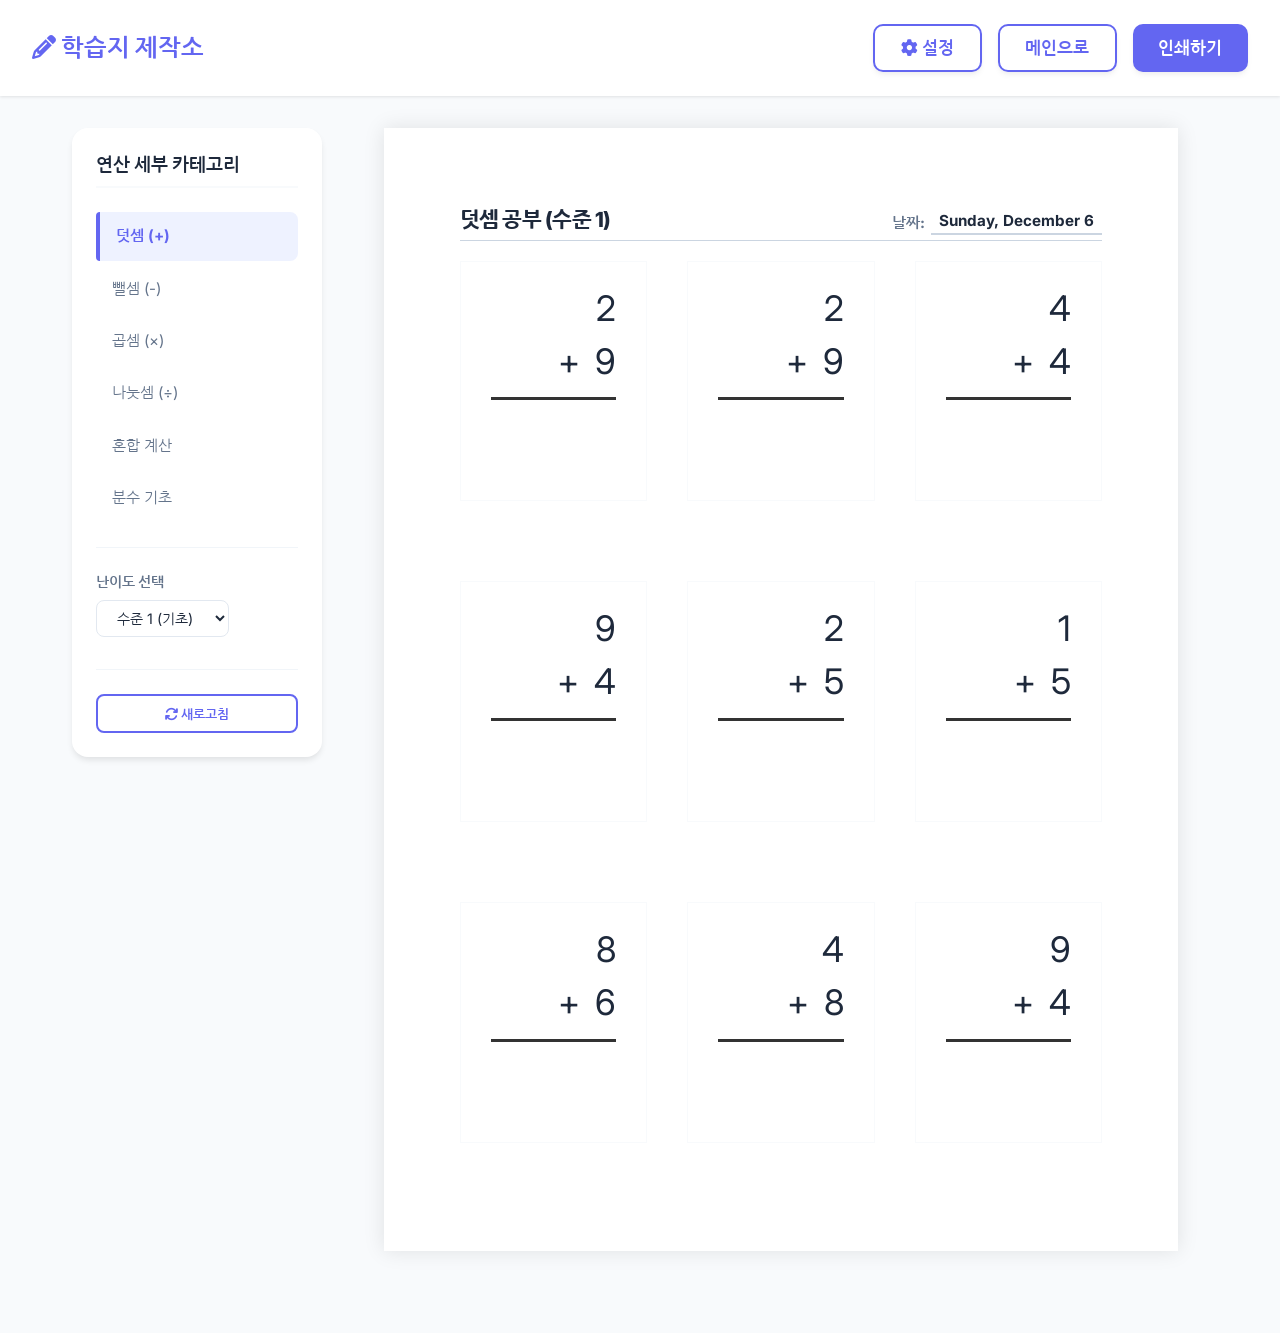
==== study.html @ c3599f3b "feat: initial commit for kids study worksheet generator with tracing fonts and Junior 123-145" ====
<!DOCTYPE html>
<html lang="ko">
<head>
    <meta charset="UTF-8">
    <meta name="viewport" content="width=device-width, initial-scale=1.0">
    <title>학습지 제작소 - 스마트 교육 솔루션</title>
    <link rel="stylesheet" href="styles.css?v=6">
    <!-- FontAwesome for icons -->
    <link rel="stylesheet" href="https://cdnjs.cloudflare.com/ajax/libs/font-awesome/6.4.0/css/all.min.css">
</head>
<body>
    <div id="app">
        <header>
            <h1><i class="fas fa-pencil-alt"></i> 학습지 제작소</h1>
            <div class="nav-menu">
                <button class="btn btn-outline" onclick="openSettingsModal()"><i class="fas fa-cog"></i> 설정</button>
                <button class="btn btn-outline" onclick="showDashboard()">메인으로</button>
                <button class="btn btn-primary" onclick="window.print()">인쇄하기</button>
            </div>
        </header>

        <main>
            <!-- Worksheet Preview View -->
            <div id="worksheet-container" style="display: flex;">
                <aside class="sidebar">
                    <!-- Math Sub-categories -->
                    <div id="sidebar-math" class="sidebar-section" style="display:none;">
                        <h4>연산 세부 카테고리</h4>
                        <ul class="sub-menu">
                            <li class="active" onclick="setSubCategory('math', 'add')">덧셈 (+)</li>
                            <li onclick="setSubCategory('math', 'sub')">뺄셈 (-)</li>
                            <li onclick="setSubCategory('math', 'mul')">곱셈 (×)</li>
                            <li onclick="setSubCategory('math', 'div')">나눗셈 (÷)</li>
                            <li onclick="setSubCategory('math', 'mixed')">혼합 계산</li>
                            <li onclick="setSubCategory('math', 'fraction')">분수 기초</li>
                        </ul>
                        <div class="sidebar-divider"></div>
                        <div class="sidebar-item">
                            <label>난이도 선택</label>
                            <select id="lv-select" class="form-select" onchange="refreshContent()">
                                <option value="1">수준 1 (기초)</option>
                                <option value="2">수준 2 (심화)</option>
                                <option value="3">수준 3 (도전)</option>
                            </select>
                        </div>
                    </div>
                    
                    <!-- Hangeul Writing Sub-categories -->
                    <div id="sidebar-hangeul" class="sidebar-section" style="display:none;">
                        <h4>한글 쓰기 카테고리</h4>
                        <ul class="sub-menu">
                            <li class="active" onclick="setSubCategory('hangeul', 'basic')">기초 낱자</li>
                            <li onclick="setSubCategory('hangeul', 'word')">낱말 쓰기 (단어)</li>
                            <li onclick="setSubCategory('hangeul', 'sentence')">문장 쓰기</li>
                        </ul>
                        <div class="sidebar-divider"></div>
                        <div class="sidebar-item">
                            <label>한글 글꼴</label>
                            <select id="select-sidebar-kor-font" class="form-select" onchange="onSidebarKorFontChange(this.value)">
                                <option value="NanumBarunpen">나눔바른펜 (추천)</option>
                                <option value="GowunBatang">교과서 정자체</option>
                                <option value="GowunDodum">바른 교재체</option>
                                <option value="Gaegu">개구체 (손글씨)</option>
                                <option value="NanumGothic">표준 고딕</option>
                            </select>
                        </div>
                    </div>

                    <!-- Hangeul Word Writing Sub-categories -->
                    <div id="sidebar-hangeul-word" class="sidebar-section" style="display:none;">
                        <h4>단어쓰기 테마</h4>
                        <ul class="sub-menu">
                            <li class="active" onclick="setSubCategory('hangeul_word', 'animals')">동물 친구들</li>
                            <li onclick="setSubCategory('hangeul_word', 'fruits')">과일과 채소</li>
                            <li onclick="setSubCategory('hangeul_word', 'food')">맛있는 음식</li>
                            <li onclick="setSubCategory('hangeul_word', 'vehicles')">씽씽 탈것</li>
                            <li onclick="setSubCategory('hangeul_word', 'things')">생활 속 사물</li>
                            <li onclick="setSubCategory('hangeul_word', 'body_family')">우리 몸과 가족</li>
                            <li onclick="setSubCategory('hangeul_word', 'nature')">자연과 날씨</li>
                            <li onclick="setSubCategory('hangeul_word', 'mixed')">골고루 섞어보기</li>
                        </ul>
                        <div class="sidebar-item" style="margin-top: 15px; margin-bottom: 10px;">
                            <label style="font-size: 0.9em; margin-bottom: 5px; display: block;">단어 개수 (세로)</label>
                            <select id="hangeul-word-count" class="form-select" onchange="refreshContent()">
                                <option value="5" selected>5개 단어 (A4 꽉 채움)</option>
                                <option value="4">4개 단어 (여유롭게)</option>
                            </select>
                        </div>
                        <div class="sidebar-item" style="margin-bottom: 10px;">
                            <label style="font-size: 0.9em; margin-bottom: 5px; display: block;">단어당 쓰기 행</label>
                            <select id="hangeul-word-rows" class="form-select" onchange="refreshContent()">
                                <option value="2" selected>2줄 쓰기 (따라쓰기 + 빈칸)</option>
                                <option value="3">3줄 쓰기 (따라쓰기 2회 + 빈칸)</option>
                            </select>
                        </div>
                    </div>

                    <!-- Hanja Writing Sub-categories -->
                    <div id="sidebar-hanja" class="sidebar-section" style="display:none;">
                        <h4>한자 쓰기 카테고리</h4>
                        <ul class="sub-menu">
                            <li class="active" onclick="setSubCategory('hanja', 'hanja8')">한자 8급</li>
                            <li onclick="setSubCategory('hanja', 'hanja7')">한자 7급</li>
                            <li onclick="setSubCategory('hanja', 'hanja6')">한자 6급</li>
                            <li onclick="setSubCategory('hanja', 'hanjajun5')">한자 준5급</li>
                            <li onclick="setSubCategory('hanja', 'hanja5')">한자 5급</li>
                            <li onclick="setSubCategory('hanja', 'hanjajun4')">한자 준4급</li>
                            <li onclick="setSubCategory('hanja', 'hanja4')">한자 4급</li>
                            <li onclick="setSubCategory('hanja', 'hanjajun3')">한자 준3급</li>
                            <li onclick="setSubCategory('hanja', 'hanja3')">한자 3급</li>
                            <li onclick="setSubCategory('hanja', 'gosa')">고사성어</li>
                        </ul>
                    </div>
                    
                    <!-- Hanja Practice Sub-categories (New) -->
                    <div id="sidebar-hanja-practice" class="sidebar-section" style="display:none;">
                        <h4>한자 쓰기 연습</h4>
                        <div style="font-size: 0.9rem; color: var(--text-muted); line-height: 1.5; margin-bottom: 20px;">
                            <p><i class="fas fa-info-circle"></i> 이 양식은 한자 쓰기 연습을 위한 완전히 비어 있는 빈 양식입니다.</p>
                            <p style="margin-top: 10px;">상단의 <strong>인쇄하기</strong> 버튼을 누르면 A4 규격에 맞춰 깨끗하게 출력됩니다.</p>
                        </div>
                    </div>

                    <!-- Tracing Sub-categories -->
                    <div id="sidebar-tracing" class="sidebar-section" style="display:none;">
                        <h4>선긋기 카테고리</h4>
                        <ul class="sub-menu">
                            <li class="active" onclick="setSubCategory('tracing', 'basic')">기초 직선</li>
                            <li onclick="setSubCategory('tracing', 'wave')">구불구불 곡선</li>
                            <li onclick="setSubCategory('tracing', 'zigzag')">지그재그 선</li>
                            <li onclick="setSubCategory('tracing', 'matching')">짝짓기 선긋기</li>
                        </ul>
                    </div>

                    <!-- Drawing/Coloring Sub-categories -->
                    <div id="sidebar-drawing" class="sidebar-section" style="display:none;">
                        <h4>색칠/그리기 방식</h4>
                        <ul class="sub-menu">
                            <li class="active" onclick="setSubCategory('drawing', 'color_theme')">🎨 창의력 테마 색칠</li>
                            <li onclick="setSubCategory('drawing', 'color_number')">🔢 번호 맞춤 색칠</li>
                            <li onclick="setSubCategory('drawing', 'color_math')">➕ 연산 색칠 (더하기·빼기)</li>
                            <li onclick="setSubCategory('drawing', 'color_dots')">✨ 점 이어 그리기</li>
                            <li onclick="setSubCategory('drawing', 'draw_symmetry')">🦋 반쪽 대칭 그리기</li>
                            <li onclick="setSubCategory('drawing', 'draw_grid')">📐 모눈종이 보고 그리기</li>
                            <li onclick="setSubCategory('drawing', 'draw_step')">🪜 4단계 그림 교실</li>
                            <li onclick="setSubCategory('drawing', 'draw_creative')">💡 상상 스토리텔링</li>
                            <li onclick="setSubCategory('drawing', 'color_word')">📝 낱말 쓰고 색칠하기</li>
                        </ul>
                        <div class="sidebar-divider"></div>
                        <div class="sidebar-item">
                            <label>도안 선택</label>
                            <select id="drawing-select" class="form-select" onchange="refreshContent()">
                                <optgroup label="동물 친구들">
                                    <option value="cat" selected>귀여운 고양이 🐱</option>
                                    <option value="dog">장난꾸러기 강아지 🐶</option>
                                    <option value="lion">멋진 사자 🦁</option>
                                    <option value="rabbit">깡충깡충 토끼 🐰</option>
                                </optgroup>
                                <optgroup label="신비한 공룡">
                                    <option value="dino">아기 공룡 🦖</option>
                                </optgroup>
                                <optgroup label="씽씽 탈것">
                                    <option value="rocket">우주 로켓 🚀</option>
                                    <option value="car">씽씽 자동차 🚗</option>
                                </optgroup>
                                <optgroup label="자연과 디저트">
                                    <option value="flower">예쁜 해바라기 🌻</option>
                                    <option value="icecream">달콤 아이스크림 🍦</option>
                                </optgroup>
                            </select>
                        </div>
                        <div class="sidebar-item">
                            <label>외곽선 굵기</label>
                            <select id="drawing-stroke" class="form-select" onchange="refreshContent()">
                                <option value="2">가느다란 선 (2px)</option>
                                <option value="3" selected>보통 선 (3px - 기본)</option>
                                <option value="4.5">도톰한 선 (4.5px)</option>
                                <option value="6">아주 굵은 선 (6px - 유아용)</option>
                            </select>
                        </div>
                        <div class="sidebar-item">
                            <label>미니 완성 견본</label>
                            <select id="drawing-guide" class="form-select" onchange="refreshContent()">
                                <option value="yes" selected>완성 견본 표시 (추천)</option>
                                <option value="no">견본 숨기기</option>
                            </select>
                        </div>
                    </div>

                    <!-- English Word Sub-categories -->
                    <div id="sidebar-english" class="sidebar-section" style="display:none;">
                        <h4>영단어 카테고리 (Junior 123~145)</h4>
                        <ul class="sub-menu" style="max-height: 440px; overflow-y: auto;">
                            <li onclick="setSubCategory('english', 'junior123')">Junior 123</li>
                            <li onclick="setSubCategory('english', 'junior124')">Junior 124</li>
                            <li onclick="setSubCategory('english', 'junior125')">Junior 125</li>
                            <li onclick="setSubCategory('english', 'junior126')">Junior 126</li>
                            <li onclick="setSubCategory('english', 'junior127')">Junior 127</li>
                            <li onclick="setSubCategory('english', 'junior128')">Junior 128</li>
                            <li onclick="setSubCategory('english', 'junior129')">Junior 129</li>
                            <li onclick="setSubCategory('english', 'junior130')">Junior 130</li>
                            <li onclick="setSubCategory('english', 'junior131')">Junior 131</li>
                            <li onclick="setSubCategory('english', 'junior132')">Junior 132</li>
                            <li onclick="setSubCategory('english', 'junior133')">Junior 133</li>
                            <li onclick="setSubCategory('english', 'junior134')">Junior 134</li>
                            <li onclick="setSubCategory('english', 'junior135')">Junior 135</li>
                            <li onclick="setSubCategory('english', 'junior136')">Junior 136</li>
                            <li onclick="setSubCategory('english', 'junior137')">Junior 137</li>
                            <li onclick="setSubCategory('english', 'junior138')">Junior 138</li>
                            <li onclick="setSubCategory('english', 'junior139')">Junior 139</li>
                            <li onclick="setSubCategory('english', 'junior140')">Junior 140</li>
                            <li onclick="setSubCategory('english', 'junior141')">Junior 141</li>
                            <li onclick="setSubCategory('english', 'junior142')">Junior 142</li>
                            <li onclick="setSubCategory('english', 'junior143')">Junior 143</li>
                            <li onclick="setSubCategory('english', 'junior144')">Junior 144</li>
                            <li class="active" onclick="setSubCategory('english', 'junior145')">Junior 145</li>
                        </ul>
                        <div class="sidebar-divider"></div>
                        <div class="sidebar-item">
                            <label>영어 글꼴</label>
                            <select id="select-sidebar-eng-font" class="form-select" onchange="onSidebarEngFontChange(this.value)">
                                <option value="ABeeZee">ABeeZee (추천)</option>
                                <option value="Schoolbell">Schoolbell (연필글씨)</option>
                                <option value="ComicNeue">Comic Neue (캐주얼)</option>
                                <option value="Inter">기본 산스 (Inter)</option>
                            </select>
                        </div>
                    </div>

                    <!-- Alphabet Writing Sub-categories -->
                    <div id="sidebar-alphabet" class="sidebar-section" style="display:none;">
                        <h4>알파벳 쓰기 카테고리</h4>
                        <ul class="sub-menu">
                            <li class="active" onclick="setSubCategory('alphabet', 'upper_am')">대문자 기초 (A-M)</li>
                            <li onclick="setSubCategory('alphabet', 'upper_nz')">대문자 완성 (N-Z)</li>
                            <li onclick="setSubCategory('alphabet', 'lower_am')">소문자 기초 (a-m)</li>
                            <li onclick="setSubCategory('alphabet', 'lower_nz')">소문자 완성 (n-z)</li>
                            <li onclick="setSubCategory('alphabet', 'mixed_am')">대소문자 기초 (Aa-Mm)</li>
                            <li onclick="setSubCategory('alphabet', 'mixed_nz')">대소문자 완성 (Nn-Zz)</li>
                        </ul>
                        <div class="sidebar-divider"></div>
                        <div class="sidebar-item">
                            <label>알파벳 글꼴</label>
                            <select id="select-sidebar-alpha-font" class="form-select" onchange="onSidebarEngFontChange(this.value)">
                                <option value="ABeeZee">ABeeZee (추천)</option>
                                <option value="Schoolbell">Schoolbell (연필글씨)</option>
                                <option value="ComicNeue">Comic Neue (캐주얼)</option>
                                <option value="Inter">기본 산스 (Inter)</option>
                            </select>
                        </div>
                    </div>

                    <!-- Daily Study Settings -->
                    <div id="sidebar-daily" class="sidebar-section" style="display:none;">
                        <h4>일일학습 범위 설정</h4>
                        <div class="sidebar-item" style="margin-bottom: 10px;">
                            <label style="font-size: 0.9em; margin-bottom: 5px; display: block;">한자 급수</label>
                            <div style="display: flex; flex-direction: column; gap: 5px; font-size: 0.85em;">
                                <label><input type="checkbox" id="daily-hanja-8" onchange="refreshContent()"> 한자 8급</label>
                                <label><input type="checkbox" id="daily-hanja-7" onchange="refreshContent()"> 한자 7급</label>
                                <label><input type="checkbox" id="daily-hanja-6" onchange="refreshContent()"> 한자 6급</label>
                                <label><input type="checkbox" id="daily-hanja-jun5" onchange="refreshContent()"> 한자 준5급</label>
                                <label><input type="checkbox" id="daily-hanja-5" onchange="refreshContent()"> 한자 5급</label>
                                <label><input type="checkbox" id="daily-hanja-jun4" checked onchange="refreshContent()"> 한자 준4급</label>
                                <label><input type="checkbox" id="daily-hanja-4" onchange="refreshContent()"> 한자 4급</label>
                                <label><input type="checkbox" id="daily-hanja-jun3" onchange="refreshContent()"> 한자 준3급</label>
                                <label><input type="checkbox" id="daily-hanja-3" onchange="refreshContent()"> 한자 3급</label>
                            </div>
                        </div>
                        <div class="sidebar-item" style="margin-bottom: 10px;">
                            <label style="font-size: 0.9em; margin-bottom: 5px; display: block;">사자성어 급수</label>
                            <div style="display: flex; flex-direction: column; gap: 5px; font-size: 0.85em;">
                                <label><input type="checkbox" id="daily-gosa-jun4" checked onchange="refreshContent()"> 준4급 사자성어</label>
                                <label><input type="checkbox" id="daily-gosa-4" onchange="refreshContent()"> 4급 사자성어</label>
                            </div>
                        </div>
                        <div class="sidebar-item">
                            <div style="display: flex; justify-content: space-between; align-items: center; margin-bottom: 6px;">
                                <label style="font-size: 0.9em; margin-bottom: 0; display: block; font-weight: 600;">영어 레슨 (123~145)</label>
                                <div style="display: flex; gap: 4px;">
                                    <button type="button" onclick="toggleAllDailyEng(true)" style="padding: 2px 6px; font-size: 0.72rem; border-radius: 4px; border: 1px solid #cbd5e1; background: #fff; cursor: pointer; color: var(--text-main);">전체</button>
                                    <button type="button" onclick="toggleAllDailyEng(false)" style="padding: 2px 6px; font-size: 0.72rem; border-radius: 4px; border: 1px solid #cbd5e1; background: #fff; cursor: pointer; color: var(--text-main);">해제</button>
                                </div>
                            </div>
                            <div class="daily-eng-grid">
                                <label><input type="checkbox" id="daily-eng-123" checked onchange="refreshContent()"> Junior 123</label>
                                <label><input type="checkbox" id="daily-eng-124" checked onchange="refreshContent()"> Junior 124</label>
                                <label><input type="checkbox" id="daily-eng-125" checked onchange="refreshContent()"> Junior 125</label>
                                <label><input type="checkbox" id="daily-eng-126" checked onchange="refreshContent()"> Junior 126</label>
                                <label><input type="checkbox" id="daily-eng-127" checked onchange="refreshContent()"> Junior 127</label>
                                <label><input type="checkbox" id="daily-eng-128" checked onchange="refreshContent()"> Junior 128</label>
                                <label><input type="checkbox" id="daily-eng-129" checked onchange="refreshContent()"> Junior 129</label>
                                <label><input type="checkbox" id="daily-eng-130" checked onchange="refreshContent()"> Junior 130</label>
                                <label><input type="checkbox" id="daily-eng-131" checked onchange="refreshContent()"> Junior 131</label>
                                <label><input type="checkbox" id="daily-eng-132" checked onchange="refreshContent()"> Junior 132</label>
                                <label><input type="checkbox" id="daily-eng-133" checked onchange="refreshContent()"> Junior 133</label>
                                <label><input type="checkbox" id="daily-eng-134" checked onchange="refreshContent()"> Junior 134</label>
                                <label><input type="checkbox" id="daily-eng-135" checked onchange="refreshContent()"> Junior 135</label>
                                <label><input type="checkbox" id="daily-eng-136" checked onchange="refreshContent()"> Junior 136</label>
                                <label><input type="checkbox" id="daily-eng-137" checked onchange="refreshContent()"> Junior 137</label>
                                <label><input type="checkbox" id="daily-eng-138" checked onchange="refreshContent()"> Junior 138</label>
                                <label><input type="checkbox" id="daily-eng-139" checked onchange="refreshContent()"> Junior 139</label>
                                <label><input type="checkbox" id="daily-eng-140" checked onchange="refreshContent()"> Junior 140</label>
                                <label><input type="checkbox" id="daily-eng-141" checked onchange="refreshContent()"> Junior 141</label>
                                <label><input type="checkbox" id="daily-eng-142" checked onchange="refreshContent()"> Junior 142</label>
                                <label><input type="checkbox" id="daily-eng-143" checked onchange="refreshContent()"> Junior 143</label>
                                <label><input type="checkbox" id="daily-eng-144" checked onchange="refreshContent()"> Junior 144</label>
                                <label><input type="checkbox" id="daily-eng-145" checked onchange="refreshContent()"> Junior 145</label>
                            </div>
                        </div>
                    </div>

                    <!-- Zombie / Wun Study Settings -->
                    <div id="sidebar-zombie" class="sidebar-section" style="display:none;">
                        <h4>일일학습 범위 설정</h4>
                        <div class="sidebar-item" style="margin-bottom: 10px;">
                            <label style="font-size: 0.9em; margin-bottom: 5px; display: block;">숫자 공부 범위</label>
                            <select id="zombie-number-range" class="form-select" onchange="refreshContent()">
                                <option value="1_10" selected>1부터 10까지 (기초)</option>
                                <option value="1_20">1부터 20까지 (심화)</option>
                            </select>
                        </div>
                        <div class="sidebar-item" style="margin-bottom: 10px;">
                            <label style="font-size: 0.9em; margin-bottom: 5px; display: block;">알파벳 쓰기</label>
                            <select id="zombie-alphabet-mode" class="form-select" onchange="refreshContent()">
                                <option value="upper" selected>대문자 따라쓰기 (A ~ Z)</option>
                                <option value="lower">소문자 따라쓰기 (a ~ z)</option>
                                <option value="mixed">대소문자 함께 (Aa ~ Zz)</option>
                            </select>
                        </div>
                        <div class="sidebar-item" style="margin-bottom: 10px;">
                            <label style="font-size: 0.9em; margin-bottom: 5px; display: block;">시계 공부</label>
                            <select id="zombie-clock-type" class="form-select" onchange="refreshContent()">
                                <option value="hour" selected>정각 보기 (1시, 2시...)</option>
                                <option value="half">30분 포함 (1시, 1시 30분...)</option>
                                <option value="draw">시계바늘 그리기 (정각)</option>
                            </select>
                        </div>
                        <div class="sidebar-item">
                            <label style="font-size: 0.9em; margin-bottom: 5px; display: block;">한글 낱말 쓰기</label>
                            <select id="zombie-hangeul-type" class="form-select" onchange="refreshContent()">
                                <option value="all" selected>골고루 섞어보기 (사과, 토끼...)</option>
                                <option value="animals">동물 친구들 (토끼, 사자, 오리...)</option>
                                <option value="fruits">과일·음식 (사과, 포도, 우유...)</option>
                                <option value="things">탈것·사물 (로켓, 모자, 시계...)</option>
                                <option value="nature">자연·가족 (하늘, 바다, 엄마...)</option>
                            </select>
                        </div>
                        <div class="sidebar-divider"></div>
                        <div class="sidebar-item" style="margin-bottom: 10px;">
                            <label style="font-size: 0.9em; margin-bottom: 5px; display: block;">한글 글꼴</label>
                            <select id="select-sidebar-zombie-kor-font" class="form-select" onchange="onSidebarKorFontChange(this.value)">
                                <option value="NanumBarunpen">나눔바른펜 (추천)</option>
                                <option value="GowunBatang">교과서 정자체</option>
                                <option value="GowunDodum">바른 교재체</option>
                                <option value="Gaegu">개구체 (손글씨)</option>
                                <option value="NanumGothic">표준 고딕</option>
                            </select>
                        </div>
                        <div class="sidebar-item">
                            <label style="font-size: 0.9em; margin-bottom: 5px; display: block;">영어·숫자 글꼴</label>
                            <select id="select-sidebar-zombie-eng-font" class="form-select" onchange="onSidebarEngFontChange(this.value)">
                                <option value="ABeeZee">ABeeZee (추천)</option>
                                <option value="Schoolbell">Schoolbell (연필글씨)</option>
                                <option value="ComicNeue">Comic Neue (캐주얼)</option>
                                <option value="Inter">기본 산스 (Inter)</option>
                            </select>
                        </div>
                    </div>

                    <!-- Calendar Settings -->
                    <div id="sidebar-calendar" class="sidebar-section" style="display:none;">
                        <h4>달력 설정</h4>
                        <div class="sidebar-item">
                            <label>년도 선택</label>
                            <select id="calendar-year-select" class="form-select" onchange="refreshContent()">
                                <!-- Options will be dynamically populated by calendar.js -->
                            </select>
                        </div>
                        <div class="sidebar-item">
                            <label>월 선택</label>
                            <select id="calendar-month-select" class="form-select" onchange="refreshContent()">
                                <!-- Options will be dynamically populated by calendar.js -->
                            </select>
                        </div>
                        <div class="sidebar-item" style="margin-top: 15px;">
                            <label>메모 초기화</label>
                            <button class="btn btn-outline w-100" onclick="clearCalendarNotes()" style="border-color: #ef4444; color: #ef4444; font-size: 0.9rem;">
                                <i class="fas fa-trash-alt"></i> 메모 전체 삭제
                            </button>
                        </div>
                        <div class="sidebar-divider" style="margin: 1rem 0;"></div>
                        <p style="font-size: 0.8rem; color: var(--text-muted); line-height: 1.4;">
                            <i class="fas fa-info-circle"></i> 각 날짜 칸을 클릭해 일정을 직접 타핑할 수 있습니다. 작성한 메모는 브라우저에 자동 저장됩니다.
                        </p>
                    </div>

                    <!-- Clock Settings -->
                    <div id="sidebar-clock" class="sidebar-section" style="display:none;">
                        <h4>시계 공부 카테고리</h4>
                        <ul class="sub-menu">
                            <li class="active" onclick="setSubCategory('clock', 'read_clock')">시계 읽기 (시/분 적기)</li>
                            <li onclick="setSubCategory('clock', 'draw_hands')">시계바늘 그리기</li>
                            <li onclick="setSubCategory('clock', 'mixed')">혼합 퀴즈</li>
                        </ul>
                        <div class="sidebar-divider"></div>
                        <div class="sidebar-item">
                            <label>시간 단위 (난이도)</label>
                            <select id="clock-diff-select" class="form-select" onchange="refreshContent()">
                                <option value="hour">정각 단위 (1시, 2시...)</option>
                                <option value="half" selected>30분 단위 (1시 30분...)</option>
                                <option value="five_min">5분 단위 (3시 25분...)</option>
                                <option value="one_min">1분 단위 (정밀 시계)</option>
                            </select>
                        </div>
                    </div>

                    <!-- Multiplication Settings -->
                    <div id="sidebar-multiplication" class="sidebar-section" style="display:none;">
                        <h4>구구단 카테고리</h4>
                        <ul class="sub-menu">
                            <li class="active" onclick="setSubCategory('multiplication', 'shuffle')">셔플 퀴즈</li>
                            <li onclick="setSubCategory('multiplication', 'blank')">빈칸 채우기</li>
                            <li onclick="setSubCategory('multiplication', 'dan_practice')">단별 순서 외우기</li>
                            <li onclick="setSubCategory('multiplication', 'table')">곱셈구구표 완성하기</li>
                        </ul>
                        <div class="sidebar-divider"></div>
                        <div class="sidebar-item">
                            <label>단 선택</label>
                            <select id="multi-dan-select" class="form-select" onchange="refreshContent()">
                                <option value="all">전체 (2~9단 골고루)</option>
                                <option value="2">2단</option>
                                <option value="3">3단</option>
                                <option value="4">4단</option>
                                <option value="5">5단</option>
                                <option value="6">6단</option>
                                <option value="7">7단</option>
                                <option value="8">8단</option>
                                <option value="9">9단</option>
                            </select>
                        </div>
                        <div class="sidebar-item" id="multi-count-item">
                            <label>문제 수 (페이지 여백 조절)</label>
                            <select id="multi-count-select" class="form-select" onchange="refreshContent()">
                                <option value="28" selected>28문제 (A4 알맞게 꽉 채움)</option>
                                <option value="32">32문제 (알차게 많이 풀기)</option>
                                <option value="24">24문제 (큼직큼직하게)</option>
                            </select>
                        </div>
                    </div>

                    <!-- Maze Settings -->
                    <div id="sidebar-maze" class="sidebar-section" style="display:none;">
                        <h4>미로 찾기 난이도</h4>
                        <ul class="sub-menu">
                            <li class="active" onclick="setSubCategory('maze', 'easy')">쉬운 미로 (2개 수록)</li>
                            <li onclick="setSubCategory('maze', 'medium')">보통 미로 (표준)</li>
                            <li onclick="setSubCategory('maze', 'hard')">도전 미로 (어려움)</li>
                        </ul>
                        <div class="sidebar-divider"></div>
                        <div class="sidebar-item">
                            <label>테마 선택</label>
                            <select id="maze-theme-select" class="form-select" onchange="refreshContent()">
                                <option value="puppy">🐶 강아지와 뼈다귀</option>
                                <option value="space">🚀 우주선과 행성</option>
                                <option value="mouse">🐭 아기 생쥐와 치즈</option>
                                <option value="bee">🐝 꿀벌과 꽃</option>
                                <option value="car">🚗 자동차와 우리집</option>
                            </select>
                        </div>
                    </div>

                    <!-- Custom Text Settings -->
                    <div id="sidebar-customtext" class="sidebar-section" style="display:none;">
                        <h4>맞춤 쓰기 카테고리</h4>
                        <ul class="sub-menu">
                            <li class="active" onclick="setSubCategory('customtext', 'sentence')">10칸 깍두기 문장 쓰기</li>
                            <li onclick="setSubCategory('customtext', 'word')">낱말 쓰기 연습</li>
                        </ul>
                        <div class="sidebar-divider"></div>
                        <div class="sidebar-item">
                            <label>예시 문장 불러오기</label>
                            <select id="custom-preset-select" class="form-select" onchange="applyCustomPreset()">
                                <option value="family">우리 가족 사랑</option>
                                <option value="spring">봄비와 새싹</option>
                                <option value="habit">바른 생활 습관</option>
                                <option value="school">즐거운 학교 생활</option>
                                <option value="words">필수 낱말 모음</option>
                            </select>
                        </div>
                        <div class="sidebar-item">
                            <label>직접 글자 입력 (줄바꿈 구분)</label>
                            <textarea id="custom-input-text" class="form-select" style="width: 100%; height: 90px; resize: vertical; font-size: 0.85rem; line-height: 1.4;" onchange="refreshContent()" onkeyup="refreshContent()">우리 가족은 서로 사랑하고 항상 배려해요.
함께 웃는 매일이 참 행복합니다.</textarea>
                        </div>
                        <div class="sidebar-item">
                            <label>가이드 스타일</label>
                            <select id="custom-guide-style" class="form-select" onchange="refreshContent()">
                                <option value="cross" selected>십자 점선 가이드</option>
                                <option value="simple">사각 테두리만</option>
                            </select>
                        </div>
                    </div>

                    <!-- Blank Practice Settings -->
                    <div id="sidebar-blank-practice" class="sidebar-section" style="display:none;">
                        <h4>연습장 양식 선택</h4>
                        <ul class="sub-menu">
                            <li class="active" onclick="setSubCategory('blank_practice', 'hangeul_10')">🇰🇷 한글 10칸 깍두기</li>
                            <li onclick="setSubCategory('blank_practice', 'hangeul_8')">🇰🇷 한글 8칸 깍두기 (유치/저학년)</li>
                            <li onclick="setSubCategory('blank_practice', 'hangeul_line')">🇰🇷 한글 국어 줄공책</li>
                            <li onclick="setSubCategory('blank_practice', 'english_wide')">🔤 영어 4선 노트 (넓은 줄)</li>
                            <li onclick="setSubCategory('blank_practice', 'english_std')">🔤 영어 4선 노트 (표준 간격)</li>
                            <li onclick="setSubCategory('blank_practice', 'english_box')">🔤 영어 낱말 칸 쓰기</li>
                            <li onclick="setSubCategory('blank_practice', 'hanja_table')">🀄 한자 단어 쓰기장 (표 양식)</li>
                            <li onclick="setSubCategory('blank_practice', 'hanja_grid')">🀄 한자 십자격자 공책</li>
                            <li onclick="setSubCategory('blank_practice', 'hanja_mi')">🀄 한자 米자격자 공책</li>
                            <li onclick="setSubCategory('blank_practice', 'math_grid')">📐 방안 모눈종이 (1cm)</li>
                        </ul>
                        <div class="sidebar-divider"></div>
                        <div class="sidebar-item">
                            <label>보조선 가이드 스타일</label>
                            <select id="blank-guide-select" class="form-select" onchange="refreshContent()">
                                <option value="dashed" selected>십자 점선 (기본 추천)</option>
                                <option value="light">연한 점선</option>
                                <option value="solid">실선 보조선</option>
                                <option value="none">보조선 숨김 (민칸)</option>
                            </select>
                        </div>
                        <div class="sidebar-item">
                            <label>상단 정보란 (학번 / 성명)</label>
                            <select id="blank-header-select" class="form-select" onchange="refreshContent()">
                                <option value="yes" selected>정보 입력란 표시</option>
                                <option value="no">정보 입력란 숨기기</option>
                            </select>
                        </div>
                    </div>

                    <div class="sidebar-footer">
                        <button class="btn btn-outline w-100" onclick="refreshContent()"><i class="fas fa-sync"></i> 새로고침</button>
                    </div>
                </aside>

                <div class="preview-area">
                    <div class="paper" id="printable-area">
                        <div class="worksheet-header">
                            <div class="worksheet-title" id="sheet-title">학습지 제목</div>
                            <div class="user-info-area">
                                <div class="info-item" style="font-size: 0.95rem; font-weight: 700; white-space: nowrap;"><span style="white-space: nowrap;">날짜:</span> <div class="info-line" style="min-width: 170px; width: auto; padding: 0 8px; border-bottom: 2px solid #cbd5e1; text-align: center; white-space: nowrap;"><span id="sheet-date" style="font-size: 0.95rem; font-weight: 700; color: var(--text-main); white-space: nowrap;"></span></div></div>
                            </div>
                        </div>
                        <div id="sheet-content"></div>
                    </div>
                </div>
            </div>
        </main>
    </div>

    <!-- Data scripts -->
    <script src="assets/hanja_8.js?v=2"></script>
    <script src="assets/hanja_7.js?v=2"></script>
    <script src="assets/hanja_6.js?v=2"></script>
    <script src="assets/hanja_jun5.js?v=2"></script>
    <script src="assets/gosa.js?v=2"></script>
    <script src="assets/gosa_jun4.js?v=2"></script>
    <script src="assets/gosa_4.js?v=2"></script>
    <script src="assets/hanja_5.js?v=2"></script>
    <script src="assets/hanja_jun4.js?v=2"></script>
    <script src="assets/hanja_4.js?v=2"></script>
    <script src="assets/hanja_jun3.js?v=2"></script>
    <script src="assets/hanja_3.js?v=2"></script>
    
    <!-- Generators -->
    <script src="scripts/math.js"></script>
    <script src="scripts/writing.js"></script>
    <script src="scripts/drawing.js"></script>
    <script src="scripts/tracing.js"></script>
    <script src="scripts/english.js"></script>
    <script src="scripts/alphabet.js"></script>
    <script src="scripts/calendar.js"></script>
    <script src="scripts/clock.js"></script>
    <script src="scripts/multiplication.js"></script>
    <script src="scripts/maze.js"></script>
    <script src="scripts/custom_text.js"></script>
    <script src="scripts/hangeul_word.js"></script>
    <script src="scripts/blank_practice.js"></script>
    
    <script src="assets/english_junior123.js"></script>
    <script src="assets/english_junior124.js"></script>
    <script src="assets/english_junior125.js"></script>
    <script src="assets/english_junior126.js"></script>
    <script src="assets/english_junior127.js"></script>
    <script src="assets/english_junior128.js"></script>
    <script src="assets/english_junior129.js"></script>
    <script src="assets/english_junior130.js"></script>
    <script src="assets/english_junior131.js"></script>
    <script src="assets/english_junior132.js"></script>
    <script src="assets/english_junior133.js"></script>
    <script src="assets/english_junior134.js"></script>
    <script src="assets/english_junior135.js"></script>
    <script src="assets/english_junior136.js"></script>
    <script src="assets/english_junior137.js"></script>
    <script src="assets/english_junior138.js"></script>
    <script src="assets/english_junior139.js"></script>
    <script src="assets/english_junior140.js"></script>
    <script src="assets/english_junior141.js"></script>
    <script src="assets/english_junior142.js"></script>
    <script src="assets/english_junior143.js"></script>
    <script src="assets/english_junior144.js"></script>
    <script src="assets/english_junior145.js"></script>
    <!-- Settings Modal -->
    <div id="settings-modal" class="modal-overlay" style="display: none;" onclick="if(event.target===this) closeSettingsModal()">
        <div class="modal-card">
            <div class="modal-header">
                <h3><i class="fas fa-sliders-h" style="color: var(--primary);"></i> 글꼴 및 따라쓰기 환경설정</h3>
                <button class="modal-close-btn" onclick="closeSettingsModal()">&times;</button>
            </div>
            <div class="modal-body">
                <p class="modal-desc">한글 및 영어 따라쓰기 학습지에 적용할 글꼴과 가이드라인 스타일을 선택하세요. 설정 내용은 브라우저에 자동 저장되어 다음 접속 시에도 유지됩니다.</p>
                
                <div class="settings-group">
                    <label class="settings-label"><i class="fas fa-pen-fancy" style="color: var(--primary);"></i> 한글 따라쓰기 글꼴</label>
                    <div class="settings-options-grid">
                        <label class="settings-option-card">
                            <input type="radio" name="setting-hangeul-font" value="NanumBarunpen" onchange="updateSettingsPreview()">
                            <div class="option-content">
                                <span class="option-title">나눔바른펜 <span class="badge-rec">추천</span></span>
                                <span class="option-sample" style="font-family: 'NanumBarunpen', sans-serif;">동해물과 백두산이 마르고 닳도록</span>
                                <span class="option-note">연필 손글씨 정석, 획순과 바른글씨 연습에 최적화</span>
                            </div>
                        </label>
                        <label class="settings-option-card">
                            <input type="radio" name="setting-hangeul-font" value="GowunBatang" onchange="updateSettingsPreview()">
                            <div class="option-content">
                                <span class="option-title">교과서 정자체 (고운바탕)</span>
                                <span class="option-sample" style="font-family: 'Gowun Batang', serif;">동해물과 백두산이 마르고 닳도록</span>
                                <span class="option-note">단정하고 품격 있는 초등 국어 교과서 스타일</span>
                            </div>
                        </label>
                        <label class="settings-option-card">
                            <input type="radio" name="setting-hangeul-font" value="GowunDodum" onchange="updateSettingsPreview()">
                            <div class="option-content">
                                <span class="option-title">바른 교재체 (고운돋움)</span>
                                <span class="option-sample" style="font-family: 'Gowun Dodum', sans-serif;">동해물과 백두산이 마르고 닳도록</span>
                                <span class="option-note">부드럽고 또박또박한 학습지 표준 정자체</span>
                            </div>
                        </label>
                        <label class="settings-option-card">
                            <input type="radio" name="setting-hangeul-font" value="Gaegu" onchange="updateSettingsPreview()">
                            <div class="option-content">
                                <span class="option-title">개구체 (어린이 손글씨)</span>
                                <span class="option-sample" style="font-family: 'Gaegu', cursive;">동해물과 백두산이 마르고 닳도록</span>
                                <span class="option-note">자연스럽고 친근한 어린이 손글씨 스타일</span>
                            </div>
                        </label>
                        <label class="settings-option-card">
                            <input type="radio" name="setting-hangeul-font" value="NanumGothic" onchange="updateSettingsPreview()">
                            <div class="option-content">
                                <span class="option-title">표준 고딕 (나눔고딕)</span>
                                <span class="option-sample" style="font-family: 'Nanum Gothic', sans-serif;">동해물과 백두산이 마르고 닳도록</span>
                                <span class="option-note">기본 깔끔한 정석 고딕 활자체</span>
                            </div>
                        </label>
                    </div>
                </div>

                <div class="settings-group" style="margin-top: 18px;">
                    <label class="settings-label"><i class="fas fa-font" style="color: var(--accent-pink);"></i> 영어 따라쓰기 글꼴</label>
                    <div class="settings-options-grid">
                        <label class="settings-option-card">
                            <input type="radio" name="setting-english-font" value="ABeeZee" onchange="updateSettingsPreview()">
                            <div class="option-content">
                                <span class="option-title">ABeeZee <span class="badge-rec">추천</span></span>
                                <span class="option-sample" style="font-family: 'ABeeZee', sans-serif;">Aa Bb Gg Qq 123 - Primary Print</span>
                                <span class="option-note">초등 교육 표준, 소문자 a, g 단층 손글씨 정석</span>
                            </div>
                        </label>
                        <label class="settings-option-card">
                            <input type="radio" name="setting-english-font" value="Schoolbell" onchange="updateSettingsPreview()">
                            <div class="option-content">
                                <span class="option-title">Schoolbell (교실 연필글씨)</span>
                                <span class="option-sample" style="font-family: 'Schoolbell', cursive;">Aa Bb Gg Qq 123 - Classroom Pencil</span>
                                <span class="option-note">미국 초등학교 유인물 및 칠판 연필 손글씨</span>
                            </div>
                        </label>
                        <label class="settings-option-card">
                            <input type="radio" name="setting-english-font" value="ComicNeue" onchange="updateSettingsPreview()">
                            <div class="option-content">
                                <span class="option-title">Comic Neue (캐주얼 라운드)</span>
                                <span class="option-sample" style="font-family: 'Comic Neue', cursive;">Aa Bb Gg Qq 123 - Round Print</span>
                                <span class="option-note">동글동글하고 일정한 굵기의 친근한 손글씨체</span>
                            </div>
                        </label>
                        <label class="settings-option-card">
                            <input type="radio" name="setting-english-font" value="Inter" onchange="updateSettingsPreview()">
                            <div class="option-content">
                                <span class="option-title">기본 산스 (Inter)</span>
                                <span class="option-sample" style="font-family: 'Inter', sans-serif;">Aa Bb Gg Qq 123 - Modern Sans</span>
                                <span class="option-note">현대적이고 반듯한 기본 인쇄 활자체</span>
                            </div>
                        </label>
                    </div>
                </div>

                <div class="settings-group" style="margin-top: 18px;">
                    <label class="settings-label"><i class="fas fa-magic" style="color: var(--accent-yellow);"></i> 따라쓰기 가이드 스타일</label>
                    <div class="settings-style-pills">
                        <label class="style-pill">
                            <input type="radio" name="setting-trace-style" value="solid" onchange="updateSettingsPreview()">
                            <span class="pill-label">◽ 연한 회색 실선 (기본)</span>
                        </label>
                        <label class="style-pill">
                            <input type="radio" name="setting-trace-style" value="outline" onchange="updateSettingsPreview()">
                            <span class="pill-label">⭕ 속 빈 외곽선 (색칠/아웃라인)</span>
                        </label>
                        <label class="style-pill">
                            <input type="radio" name="setting-trace-style" value="pattern" onchange="updateSettingsPreview()">
                            <span class="pill-label">░ 패턴 가이드 (빗살 질감)</span>
                        </label>
                    </div>
                </div>

                <!-- 실시간 미리보기 박스 -->
                <div class="settings-preview-box">
                    <div class="preview-header">
                        <span><i class="fas fa-eye"></i> 실시간 미리보기</span>
                        <span id="preview-status-text">현재 선택된 스타일</span>
                    </div>
                    <div class="preview-content">
                        <div class="preview-row">
                            <div class="preview-cell"><span id="preview-hangeul">가나다</span></div>
                            <div class="preview-cell"><span id="preview-english">Aa Bb</span></div>
                        </div>
                    </div>
                </div>
            </div>
            <div class="modal-footer">
                <button class="btn btn-outline" onclick="resetStudySettings()">기본값 복원</button>
                <div style="display: flex; gap: 8px;">
                    <button class="btn btn-outline" onclick="closeSettingsModal()">취소</button>
                    <button class="btn btn-primary" onclick="submitStudySettings()"><i class="fas fa-check"></i> 설정 저장하기</button>
                </div>
            </div>
        </div>
    </div>

    <script src="app.js?v=6"></script>
</body>
</html>
---- styles.css ----
@import url('https://fonts.googleapis.com/css2?family=ABeeZee:ital@0;1&family=Comic+Neue:wght@400;700&family=Gaegu:wght@400;700&family=Gowun+Batang:wght@400;700&family=Gowun+Dodum&family=Inter:wght@400;600;700&family=Nanum+Gothic:wght@400;700&family=Nanum+Myeongjo:wght@400;700;800&family=Schoolbell&display=swap');

@font-face {
    font-family: 'NanumBarunpen';
    src: url('assets/NanumBarunpen.woff') format('woff'),
         url('https://cdn.jsdelivr.net/gh/projectnoonnu/noonfonts_two@1.0/NanumBarunpen.woff') format('woff');
    font-weight: normal;
    font-style: normal;
    font-display: swap;
}

@font-face {
    font-family: 'KanjiStrokeOrders';
    src: url('assets/KanjiStrokeOrders_v4.005.ttf') format('truetype');
    font-weight: normal;
    font-style: normal;
}

:root {
    --primary: #6366f1;
    --primary-hover: #4f46e5;
    --bg-light: #f8fafc;
    --text-main: #1e293b;
    --text-muted: #64748b;
    --card-bg: #ffffff;
    --accent-blue: #3b82f6;
    --accent-pink: #ec4899;
    --accent-green: #10b981;
    --accent-yellow: #f59e0b;
    
    --font-hangeul-trace: 'NanumBarunpen', 'Gowun Dodum', sans-serif;
    --font-english-trace: 'ABeeZee', 'Comic Neue', sans-serif;
    
    --a4-width: 210mm;
    --a4-height: 297mm;
}

* {
    margin: 0;
    padding: 0;
    box-sizing: border-box;
}

body {
    font-family: 'Inter', 'Nanum Gothic', sans-serif;
    background-color: var(--bg-light);
    color: var(--text-main);
    line-height: 1.5;
}

/* UI Layout */
#app {
    display: flex;
    flex-direction: column;
    min-height: 100vh;
}

header {
    background: white;
    padding: 1.5rem 2rem;
    box-shadow: 0 1px 3px rgba(0,0,0,0.1);
    position: sticky;
    top: 0;
    z-index: 100;
    display: flex;
    justify-content: space-between;
    align-items: center;
}

header h1 {
    font-size: 1.5rem;
    color: var(--primary);
    font-weight: 700;
}

.nav-menu {
    display: flex;
    gap: 1rem;
}

.btn {
    padding: 0.6rem 1.2rem;
    border-radius: 8px;
    border: none;
    cursor: pointer;
    font-weight: 600;
    transition: all 0.2s;
    font-family: inherit;
}

.btn-primary {
    background: var(--primary);
    color: white;
}

.btn-primary:hover {
    background: var(--primary-hover);
}

.btn-outline {
    background: transparent;
    border: 2px solid var(--primary);
    color: var(--primary);
}

.btn-outline:hover {
    background: #f1f5f9;
}

/* Header Nav Buttons Sizing & Premium Hover Effect */
.nav-menu .btn {
    padding: 0.75rem 1.6rem;
    font-size: 1.05rem;
    border-radius: 10px;
    box-shadow: 0 4px 6px -1px rgba(0, 0, 0, 0.05), 0 2px 4px -1px rgba(0, 0, 0, 0.03);
}

.nav-menu .btn:hover {
    transform: translateY(-2px);
    box-shadow: 0 10px 15px -3px rgba(0, 0, 0, 0.08), 0 4px 6px -2px rgba(0, 0, 0, 0.04);
}

.nav-menu .btn:active {
    transform: translateY(0);
}

.form-select {
    padding: 0.5rem 1rem;
    border-radius: 8px;
    border: 1px solid #e2e8f0;
    font-family: inherit;
    font-size: 0.9rem;
    color: var(--text-main);
    background-color: white;
    cursor: pointer;
    outline: none;
}

.form-select:focus {
    border-color: var(--primary);
    box-shadow: 0 0 0 2px rgba(99, 102, 241, 0.2);
}

/* Dashboard */
main {
    flex: 1;
    padding: 2rem;
    max-width: 1200px;
    margin: 0 auto;
    width: 100%;
}

.dashboard {
    display: grid;
    grid-template-columns: repeat(auto-fit, minmax(250px, 1fr));
    gap: 1.5rem;
}

.category-card {
    background: white;
    padding: 2rem;
    border-radius: 16px;
    box-shadow: 0 4px 6px -1px rgba(0, 0, 0, 0.1);
    cursor: pointer;
    transition: transform 0.2s, box-shadow 0.2s;
    text-align: center;
    border: 2px solid transparent;
}

.category-card:hover {
    transform: translateY(-5px);
    box-shadow: 0 10px 15px -3px rgba(0, 0, 0, 0.1);
    border-color: var(--primary);
}

.category-card i {
    font-size: 2.5rem;
    margin-bottom: 1rem;
    display: block;
}

.category-card h3 {
    font-size: 1.25rem;
    margin-bottom: 0.5rem;
}

.category-card p {
    color: var(--text-muted);
    font-size: 0.9rem;
}

/* Worksheet Preview */
#worksheet-container {
    display: none;
    gap: 2rem;
    padding-bottom: 50px;
}

.sidebar {
    width: 250px;
    background: white;
    padding: 1.5rem;
    border-radius: 16px;
    box-shadow: 0 4px 6px -1px rgba(0, 0, 0, 0.1);
    height: fit-content;
    position: sticky;
    top: 100px;
}

.sidebar h4 {
    margin-bottom: 1.5rem;
    color: var(--text-main);
    font-size: 1.1rem;
    border-bottom: 2px solid var(--bg-light);
    padding-bottom: 0.5rem;
}

.sidebar-section {
    margin-bottom: 2rem;
}

.sidebar-item {
    margin-bottom: 1.25rem;
}

.sidebar-item label {
    display: block;
    font-size: 0.85rem;
    color: var(--text-muted);
    margin-bottom: 0.5rem;
    font-weight: 600;
}

.sub-menu {
    list-style: none;
    margin-bottom: 1.5rem;
}

.sub-menu li {
    padding: 0.8rem 1rem;
    border-radius: 8px;
    cursor: pointer;
    font-size: 0.95rem;
    color: var(--text-muted);
    transition: all 0.2s;
    margin-bottom: 0.25rem;
}

.sub-menu li:hover {
    background: var(--bg-light);
    color: var(--primary);
}

.sub-menu li.active {
    background: #eef2ff;
    color: var(--primary);
    font-weight: 700;
    border-left: 4px solid var(--primary);
    border-radius: 4px 8px 8px 4px;
}

.sidebar-divider {
    height: 1px;
    background: #f1f5f9;
    margin: 1.5rem 0;
}

.sidebar-footer {
    border-top: 1px solid #f1f5f9;
    padding-top: 1.5rem;
}

.preview-area {
    flex: 1;
    display: flex;
    flex-direction: column;
    align-items: center;
}

.w-100 { width: 100%; }

.paper {
    background: white;
    width: var(--a4-width);
    min-height: var(--a4-height);
    padding: 20mm;
    box-shadow: 0 0 20px rgba(0,0,0,0.1);
    position: relative;
    overflow: hidden;
}

/* Compact Worksheet Header */
.worksheet-header {
    border-bottom: 1.5px solid #cbd5e1;
    margin-bottom: 12px;
    padding-bottom: 5px;
    display: flex;
    justify-content: space-between;
    align-items: flex-end;
    gap: 14px;
    white-space: nowrap;
}

.worksheet-title {
    font-size: 1.3rem;
    font-weight: 800;
    color: var(--text-main);
    white-space: nowrap;
    overflow: hidden;
    text-overflow: ellipsis;
    letter-spacing: -0.5px;
    flex-shrink: 0;
}

.user-info-area {
    display: flex;
    align-items: flex-end;
    gap: 10px;
    flex-shrink: 0;
    white-space: nowrap;
}

.info-item {
    display: flex;
    align-items: flex-end;
    gap: 6px;
    font-size: 0.95rem;
    color: var(--text-muted);
    white-space: nowrap;
}

.info-line {
    width: auto;
    min-width: 160px;
    border-bottom: 1.5px solid #cbd5e1;
    min-height: 1.2rem;
    text-align: center;
    padding: 0 8px;
    white-space: nowrap;
}

#sheet-date {
    font-size: 0.95rem;
    font-weight: 700;
    color: var(--text-main);
    white-space: nowrap;
    display: inline-block;
}

/* Math Grid */
.math-grid {
    display: grid;
    grid-template-columns: repeat(3, 1fr);
    gap: 80px 40px;
    margin-top: 20px;
}

.math-item {
    font-size: 2.2rem;
    text-align: right;
    padding: 20px 30px;
    border: 1px solid #f8fafc;
    display: flex;
    flex-direction: column;
    align-items: flex-end;
}

.math-item .op {
    margin-right: 15px;
    font-weight: 400;
}

.math-line {
    border-bottom: 3px solid #333;
    margin-top: 10px;
    width: 100%;
}

.math-answer-space {
    height: 80px;
    width: 100%;
}

/* Writing Grid */
.writing-grid {
    display: grid;
    grid-template-columns: repeat(8, 1fr);
    gap: 8px;
}

.writing-box {
    aspect-ratio: 1;
    border: 1px solid #ccc;
    position: relative;
    display: flex;
    justify-content: center;
    align-items: center;
    font-size: 3.2rem;
    font-weight: 700;
    color: #eee; /* Tracing color */
}

.writing-box::before, .writing-box::after {
    content: '';
    position: absolute;
    border: 1px dashed #eee;
}

.writing-box::before {
    width: 100%;
    height: 0;
    top: 50%;
}

.writing-box::after {
    height: 100%;
    width: 0;
    left: 50%;
}

/* Gosa Layout */
.gosa-item {
    margin-bottom: 30px;
    padding-bottom: 20px;
    border-bottom: 1px dashed #e2e8f0;
}

.gosa-info {
    margin-bottom: 10px;
}

.gosa-hanja {
    font-size: 2.5rem;
    font-weight: 700;
    margin-right: 15px;
    font-family: 'Nanum Myeongjo', serif;
}

.gosa-korean {
    font-size: 1.5rem;
    color: var(--text-muted);
}

.gosa-meaning {
    font-size: 1.1rem;
    margin-top: 5px;
    color: #475569;
}

.gosa-grid {
    display: flex;
    gap: 12px;
}

.gosa-grid .writing-box {
    width: 60px;
    height: 60px;
}

/* Drawing Area */
.drawing-area {
    width: 100%;
    height: 600px;
    border: 2px dashed #cbd5e1;
    display: flex;
    justify-content: center;
    align-items: center;
    color: #94a3b8;
}

/* Hanja Level Practice Layout */
.hanja-section {
    display: flex;
    flex-direction: column;
    gap: 10px;
    margin-top: 10px;
}

.hanja-row {
    display: flex;
    align-items: center;
    gap: 12px;
    padding: 8px 0;
    border-bottom: 1px dashed #e2e8f0;
}

.hanja-char-cell {
    width: 70px;
    height: 70px;
    border: 1px solid #cbd5e1;
    display: flex;
    justify-content: center;
    align-items: center;
    font-size: 2.8rem;
    color: #e2e8f0; /* Tracing color */
    position: relative;
    font-family: 'Nanum Myeongjo', serif;
    background-color: #f8fafc;
}

.hanja-char-cell.stroke-guide {
    font-family: 'KanjiStrokeOrders', 'Nanum Myeongjo', serif !important;
    font-size: 3.5rem !important; /* Make it large so stroke order numbers are visible */
    color: #94a3b8 !important; /* Slightly darker grey for stroke numbers readability */
}

.hanja-char-cell::before, .hanja-char-cell::after {
    content: '';
    position: absolute;
    border: 1px dashed #cbd5e1;
    z-index: 1;
}

.hanja-char-cell::before { width: 100%; height: 0; top: 50%; left: 0; }
.hanja-char-cell::after { height: 100%; width: 0; left: 50%; top: 0; }

.hanja-char-cell span {
    position: relative;
    z-index: 2;
}

.hanja-ref-cell {
    width: 70px;
    height: 70px;
    display: flex;
    justify-content: center;
    align-items: center;
    font-size: 2.8rem;
    color: var(--text-main);
    font-family: 'Nanum Myeongjo', serif;
    border: 1px solid #e2e8f0;
    background-color: #f1f5f9;
}

.hanja-practice-grid {
    display: flex;
    gap: 12px;
}

.hanja-practice-grid .writing-box {
    width: 70px;
    height: 70px;
    border: 1px solid #cbd5e1;
}

.hanja-meaning-info {
    width: 120px;
    display: flex;
    flex-direction: column;
    justify-content: center;
    padding-right: 15px;
    border-right: 2px solid #f1f5f9;
}

.hanja-hoon-eum {
    font-size: 1.4rem;
    font-weight: 700;
    color: var(--text-main);
}

.hanja-level-tag {
    font-size: 0.8rem;
    color: var(--text-muted);
    margin-top: 2px;
}

/* Tracing Module */
.tracing-container {
    display: flex;
    flex-direction: column;
    gap: 40px;
    margin-top: 40px;
}

.tracing-row {
    display: flex;
    align-items: center;
    gap: 20px;
}

.tracing-icon {
    font-size: 3rem;
    width: 60px;
    height: 60px;
    display: flex;
    justify-content: center;
    align-items: center;
}

.tracing-line {
    flex: 1;
    height: 60px;
}

.matching-container {
    margin-top: 20px;
}

.matching-instruction {
    font-size: 1.2rem;
    color: var(--text-muted);
    margin-bottom: 40px;
    text-align: center;
    font-weight: 600;
}

.matching-grid {
    display: flex;
    justify-content: space-around;
    gap: 100px;
    margin-top: 40px;
}

.matching-column {
    display: flex;
    flex-direction: column;
    gap: 60px;
}

.matching-item {
    display: flex;
    align-items: center;
    gap: 20px;
    font-size: 4rem;
}

.matching-item .dot {
    width: 12px;
    height: 12px;
    background-color: #cbd5e1;
    border-radius: 50%;
}

/* English Word Worksheet Compact Redesign */
.english-container {
    display: grid;
    grid-template-columns: repeat(2, 1fr);
    gap: 25px 20px;
    margin-top: 10px;
}

.english-card {
    border: 1px solid #e2e8f0;
    border-radius: 8px;
    padding: 25px 20px;
    display: flex;
    flex-direction: column;
    gap: 15px;
    background-color: white;
    page-break-inside: avoid;
    border-left: 4px solid var(--primary);
}

.english-card-header {
    display: flex;
    flex-direction: column;
    gap: 2px;
    border-bottom: 1px dashed #cbd5e1;
    padding-bottom: 10px;
}

.english-card-word {
    font-size: 1.35rem;
    font-weight: 800;
    font-family: var(--font-english-trace, 'ABeeZee', sans-serif);
    color: var(--primary);
    line-height: 1.1;
}

.english-card-meaning {
    font-size: 0.9rem;
    color: #4b5563;
    font-weight: 600;
}

.english-card-body {
    display: flex;
    flex-direction: column;
    gap: 12px;
}

.english-card-practice-row {
    height: 40px;
    background-image: linear-gradient(#e5e7eb 1px, transparent 1px),
                      linear-gradient(#e5e7eb 1px, transparent 1px),
                      linear-gradient(#fecaca 1px, transparent 1px),
                      linear-gradient(#e5e7eb 1px, transparent 1px);
    background-size: 100% 10px;
    background-position: 0 0, 0 10px, 0 20px, 0 30px;
    background-repeat: repeat-x;
    position: relative;
}

.english-card-trace {
    position: absolute;
    top: 50%;
    left: 10px;
    transform: translateY(-50%);
    color: #f3f4f6; /* Very light tracing color */
    font-size: 1.4rem;
    font-weight: 600;
    letter-spacing: 2px;
    pointer-events: none;
    font-family: 'Inter', sans-serif;
}

/* Alphabet Worksheet Grid */
.alphabet-section {
    display: flex;
    flex-direction: column;
    gap: 3px;
    margin-top: 5px;
}

.alphabet-row {
    display: flex;
    align-items: center;
    gap: 12px;
    padding: 2px 0;
    border-bottom: 1px dashed #e2e8f0;
}

/* 4-Line Notebook Grid Background for Alphabet Tracing & Practice */
.alphabet-char-cell {
    width: 60px;
    height: 60px;
    border: 1px solid #cbd5e1;
    border-radius: 6px;
    display: flex;
    justify-content: center;
    align-items: center;
    font-size: 3.2rem;
    font-weight: 700;
    font-family: var(--font-english-trace, 'ABeeZee', sans-serif);
    color: #cbd5e1; /* Light gray tracing text color */
    position: relative;
    background-color: #ffffff;
}

.alphabet-char-cell.practice-box {
    color: transparent; /* Empty box for writing */
}

.alphabet-char-cell.info-box {
    background-color: #f1f5f9;
    color: var(--primary);
    font-weight: 800;
    border: 2px solid #cbd5e1;
}

.alphabet-char-cell.ref-box {
    background-color: #f8fafc;
    color: var(--text-main);
    font-weight: 700;
    border: 1px solid #cbd5e1;
}

.alphabet-char-cell span {
    position: relative;
    z-index: 2;
    line-height: 1;
}

/* Hanja Practice Worksheet Styles (Blank Form) */
.hanja-practice-container {
    display: flex;
    flex-direction: column;
    width: 100%;
}

.hanja-practice-title-container {
    display: flex;
    justify-content: center;
    align-items: center;
    position: relative;
    margin-bottom: 25px;
    font-family: 'Nanum Myeongjo', serif;
}

.hanja-practice-main-title {
    font-size: 2.2rem;
    font-weight: 800;
    letter-spacing: 4px;
    text-align: center;
    color: var(--text-main);
}

.hanja-practice-date {
    position: absolute;
    right: 10px;
    bottom: 5px;
    font-size: 1.1rem;
    font-weight: bold;
    color: var(--text-main);
}

.hanja-practice-date .date-line {
    display: inline-block;
    width: 150px;
    border-bottom: 1.5px dotted #1e293b;
    margin-left: 8px;
    vertical-align: bottom;
    height: 1.2rem;
}

/* Table layout for perfect alignment and printing */
.hanja-practice-table {
    width: 100%;
    border-collapse: collapse;
    border: 2px solid #1e293b;
    border-radius: 4px;
    margin-bottom: 10px;
    background-color: #ffffff;
    table-layout: fixed; /* 6 columns of exactly equal width */
}

.hanja-practice-table th,
.hanja-practice-table td {
    padding: 0;
    margin: 0;
    box-sizing: border-box;
    vertical-align: middle;
}

/* Vertical solid borders between the 6 main columns */
.hanja-practice-table td:nth-child(1),
.hanja-practice-table td:nth-child(3),
.hanja-practice-table td:nth-child(4),
.hanja-practice-table td:nth-child(5),
.hanja-practice-table td:nth-child(6) {
    border-right: 1.5px solid #1e293b;
}

.hanja-practice-table th:nth-child(1),
.hanja-practice-table th:nth-child(2),
.hanja-practice-table th:nth-child(3),
.hanja-practice-table th:nth-child(4),
.hanja-practice-table th:nth-child(5) {
    border-right: 1.5px solid #1e293b;
}

/* Dashed vertical separator inside the double 'Hanja Word' column */
.hanja-practice-table td:nth-child(2) {
    border-right: 1px dashed #cbd5e1;
}

/* Horizontal borders */
.hanja-practice-table th {
    height: 32px;
    font-size: 0.95rem;
    font-weight: 700;
    color: #1e293b;
    border-bottom: 1.5px solid #1e293b;
    background-color: #f8fafc;
    text-align: center;
    user-select: none;
}

.hanja-practice-table .grid-row td {
    border-bottom: 1.5px solid #1e293b;
}

.hanja-practice-table .rect-row td {
    height: 42px;
}

.hanja-practice-square {
    width: 100%;
    aspect-ratio: 1 / 1;
    position: relative;
    display: flex;
    justify-content: center;
    align-items: center;
    font-size: 2.5rem;
    font-weight: 700;
    color: #1e293b;
    font-family: 'Nanum Myeongjo', serif;
    background-color: #ffffff;
    box-sizing: border-box;
}

/* Guidelines inside squares */
.hanja-practice-square::before,
.hanja-practice-square::after {
    content: '';
    position: absolute;
    border: 0.5px dashed #cbd5e1;
    pointer-events: none;
    z-index: 1;
}

.hanja-practice-square::before {
    width: 100%;
    height: 0;
    top: 50%;
    left: 0;
}

.hanja-practice-square::after {
    height: 100%;
    width: 0;
    left: 50%;
    top: 0;
}

.hanja-practice-rect {
    width: 100%;
    height: 100%;
    display: flex;
    justify-content: center;
    align-items: center;
    font-size: 1.1rem;
    font-weight: 600;
    color: #334155;
    background-color: #ffffff;
    text-align: center;
    box-sizing: border-box;
}

.hanja-practice-footer {
    display: flex;
    justify-content: flex-end;
    align-items: center;
    margin-top: 15px;
    font-family: 'Inter', sans-serif;
}

.hanja-practice-qr-container {
    display: flex;
    flex-direction: column;
    align-items: center;
    gap: 4px;
}

.hanja-practice-qr-text {
    font-size: 0.75rem;
    font-weight: 700;
    color: #475569;
    letter-spacing: 0.5px;
}

.hanja-practice-qr-img {
    width: 60px;
    height: 60px;
    border: 1px solid #cbd5e1;
    padding: 2px;
    background: white;
}

/* Print Overrides */
@media print {
    @page {
        size: A4;
        margin: 0;
    }
    
    html, body {
        height: 100%;
        margin: 0 !important;
        padding: 0 !important;
        overflow: hidden;
    }

    header, .sidebar, .nav-menu {
        display: none !important;
    }

    main {
        padding: 0;
        margin: 0;
        width: 100%;
    }

    #worksheet-container {
        display: block !important;
        padding: 0;
        margin: 0;
    }

    .preview-area {
        width: 100%;
        padding: 0;
    }

    .dashboard {
        display: none !important;
    }

    .paper {
        width: 210mm;
        height: 297mm;
        box-shadow: none;
        margin: 0 auto;
        padding: 15mm;
        page-break-after: always;
        overflow: hidden;
    }

    /* Adjust table margin slightly for printing to guarantee perfect single-page layout */
    .hanja-practice-table {
        margin-bottom: 12px;
    }

    /* Force background colors and borders to print properly */
    * {
        -webkit-print-color-adjust: exact !important;
        print-color-adjust: exact !important;
    }
}

/* Calendar Styles */
.calendar-wrapper {
    display: flex;
    flex-direction: column;
    height: 100%;
    width: 100%;
    box-sizing: border-box;
}

.calendar-header {
    text-align: center;
    margin-bottom: 8px;
    display: flex;
    flex-direction: row;
    justify-content: center;
    align-items: baseline;
    gap: 8px;
}

.calendar-year {
    font-size: 1.2rem;
    font-weight: 700;
    color: #475569;
    letter-spacing: 0.5px;
}

.calendar-month {
    font-family: 'Nanum Myeongjo', Georgia, serif;
    font-size: 1.7rem;
    font-weight: 800;
    color: #000000;
    line-height: 1;
    letter-spacing: 1px;
}

.calendar-table {
    width: 100%;
    border-collapse: collapse;
    table-layout: fixed;
    border: 2px solid #000000;
    flex: 1;
}

.calendar-table th, 
.calendar-table td {
    border: 1px solid #000000;
    box-sizing: border-box;
}

.calendar-table th {
    height: 36px;
    font-size: 1.05rem;
    font-weight: 800;
    text-align: center;
    vertical-align: middle;
    background-color: #f8fafc;
    color: #000000;
    padding: 2px;
}

.calendar-table td {
    height: auto;
    vertical-align: top;
    padding: 6px;
    position: relative;
}

/* Week rows height distribution */
.calendar-table.weeks-5 tbody tr {
    height: 20%;
}
.calendar-table.weeks-6 tbody tr {
    height: 16.66%;
}
.calendar-table.weeks-4 tbody tr {
    height: 25%;
}

.calendar-day-header {
    display: flex;
    justify-content: flex-start;
    align-items: center;
    margin-bottom: 4px;
}

.calendar-day-num {
    font-size: 1.2rem;
    font-weight: 800;
    line-height: 1;
}

.calendar-cell-content {
    width: 100%;
    height: calc(100% - 20px);
    min-height: 45px;
    outline: none;
    border: none;
    background: transparent;
    font-size: 0.95rem;
    line-height: 1.4;
    font-weight: 500;
    color: #1e293b;
    white-space: pre-wrap;
    word-break: break-all;
    overflow-y: auto;
    user-select: text;
}

/* Color schemes */
.col-sun {
    color: #ef4444 !important;
}
.cell-sun .calendar-day-num {
    color: #ef4444 !important;
}

.col-sat {
    color: #2563eb !important;
}
.cell-sat .calendar-day-num {
    color: #2563eb !important;
}

.cell-weekday .calendar-day-num {
    color: #1e293b !important;
}

.cell-holiday .calendar-day-num {
    color: #ef4444 !important;
}

.calendar-holiday-name {
    font-size: 0.75rem;
    color: #ef4444;
    font-weight: 700;
    margin-left: 6px;
    white-space: nowrap;
    overflow: hidden;
    text-overflow: ellipsis;
}

.empty-cell {
    background-color: #f8fafc;
}

/* Landscape mode adjustments */
body.landscape-mode main {
    max-width: 1350px;
}body.landscape-mode .paper {
    width: 297mm !important;
    height: 210mm !important;
    min-height: 210mm !important;
    max-height: 210mm !important;
    padding: 6mm 10mm !important;
    display: flex !important;
    flex-direction: column !important;
    justify-content: space-between !important;
    box-sizing: border-box !important;
}
body.landscape-mode #sheet-content {
    flex: 1 !important;
    display: flex !important;
    flex-direction: column !important;
    height: 100% !important;
    min-height: 0 !important;
}

@media screen {
    body.landscape-mode .preview-area {
        overflow-x: auto;
        width: 100%;
        padding: 1rem 0;
    }
    body.landscape-mode .paper {
        box-shadow: 0 10px 30px rgba(0,0,0,0.15);
        border-radius: 8px;
    }
}

@media print {
    body.landscape-mode .calendar-cell-content {
        overflow: hidden !important;
    }
}

/* =========================================
   New Worksheets Styles (Clock, Multiplication, Maze, Custom Text)
   ========================================= */

/* Instruction Header for Worksheets */
.sheet-instruction {
    background: #f1f5f9;
    border-left: 4px solid var(--primary);
    padding: 0.6rem 1rem;
    border-radius: 6px;
    font-size: 0.95rem;
    font-weight: 600;
    color: #334155;
    margin-bottom: 1.2rem;
    display: flex;
    align-items: center;
    gap: 0.5rem;
}

/* 1. Clock Worksheet Styles */
.clock-worksheet {
    width: 100%;
}
.clock-grid {
    display: grid;
    grid-template-columns: repeat(2, 1fr);
    gap: 1.6rem 1.5rem;
    padding: 0.5rem 0;
}
.clock-card {
    position: relative;
    border: 2px dashed #cbd5e1;
    border-radius: 12px;
    padding: 1.1rem 1rem 0.9rem;
    display: flex;
    flex-direction: column;
    align-items: center;
    background: #ffffff;
}
.clock-q-num {
    position: absolute;
    top: -12px;
    left: 14px;
    background: #3b82f6;
    color: white;
    font-size: 0.85rem;
    font-weight: 700;
    width: 24px;
    height: 24px;
    border-radius: 50%;
    display: flex;
    align-items: center;
    justify-content: center;
}
.clock-svg-wrap {
    margin-bottom: 0.6rem;
}
.clock-prompt-area {
    width: 100%;
    display: flex;
    justify-content: center;
    align-items: center;
}
.clock-answer-box {
    display: flex;
    align-items: center;
    gap: 0.4rem;
    font-size: 1.25rem;
    font-weight: 700;
    color: #1e293b;
}
.clock-input-blank {
    display: inline-block;
    width: 52px;
    height: 36px;
    border: 2px solid #334155;
    border-radius: 8px;
    background: #f8fafc;
}
.clock-unit {
    margin-right: 0.5rem;
}
.target-badge {
    background: #eff6ff;
    border: 2px solid #3b82f6;
    color: #1d4ed8;
    font-size: 1.2rem;
    font-weight: 800;
    padding: 0.35rem 1.2rem;
    border-radius: 20px;
}

/* 2. Multiplication Worksheet Styles */
.multiplication-worksheet {
    width: 100%;
}
.multi-header-info {
    display: flex;
    justify-content: flex-end;
    gap: 1.5rem;
    margin-bottom: 1rem;
}
.multi-stat-box {
    background: #f8fafc;
    border: 1px solid #e2e8f0;
    padding: 0.35rem 0.8rem;
    border-radius: 8px;
    font-size: 0.9rem;
    font-weight: 600;
}
.multi-stat-box .stat-label {
    color: #64748b;
    margin-right: 6px;
}
.multi-stat-box .stat-line {
    color: #0f172a;
    font-weight: 700;
}
.multi-grid-cards {
    display: grid;
    grid-template-columns: repeat(4, 1fr);
    gap: 1.35rem 1rem;
    padding: 0.5rem 0;
}
.multi-card {
    position: relative;
    border: 1.5px solid #cbd5e1;
    border-radius: 12px;
    padding: 1.35rem 0.6rem 1.15rem;
    text-align: center;
    background: white;
    min-height: 90px;
    display: flex;
    align-items: center;
    justify-content: center;
    box-shadow: 0 1px 3px rgba(0,0,0,0.02);
}
.multi-q-num {
    position: absolute;
    top: 6px;
    left: 8px;
    font-size: 0.8rem;
    font-weight: 700;
    color: #94a3b8;
}
.multi-expression {
    font-size: 1.6rem;
    font-weight: 700;
    color: #1e293b;
    display: flex;
    align-items: center;
    justify-content: center;
    gap: 0.35rem;
}
.multi-expression .op {
    color: #ea580c;
    font-weight: 800;
}
.multi-expression .eq {
    color: #64748b;
}
.multi-blank {
    display: inline-block;
    width: 46px;
    height: 38px;
    border: 2px solid #0f172a;
    border-radius: 6px;
    background: #fff;
    vertical-align: middle;
}
.multi-answer-line {
    display: inline-block;
    width: 52px;
    height: 34px;
    border-bottom: 2.5px solid #0f172a;
    margin-left: 2px;
}

/* Dan Practice Layouts */
.dan-practice-container {
    width: 100%;
}
.dan-practice-all-grid {
    display: grid;
    grid-template-columns: repeat(4, 1fr);
    gap: 1.2rem 1rem;
}
.dan-practice-single-grid {
    display: grid;
    grid-template-columns: repeat(4, 1fr);
    gap: 1.2rem 1.1rem;
}
.dan-practice-col {
    border: 2px solid #e2e8f0;
    border-radius: 12px;
    padding: 0.9rem 0.8rem;
    background: white;
}
.dan-col-title {
    text-align: center;
    font-size: 1.05rem;
    font-weight: 800;
    color: #4f46e5;
    margin-bottom: 0.7rem;
    padding-bottom: 0.4rem;
    border-bottom: 2px solid #ede9fe;
}
.dan-row {
    display: flex;
    align-items: center;
    justify-content: space-between;
    font-size: 1.2rem;
    font-weight: 700;
    margin-bottom: 0.55rem;
}
.dan-row .dan-op {
    color: #f59e0b;
}
.dan-blank {
    display: inline-block;
    width: 38px;
    height: 28px;
    border-bottom: 2px solid #334155;
}
.dan-blank-box {
    display: inline-block;
    width: 32px;
    height: 28px;
    border: 2px solid #334155;
    border-radius: 4px;
    background: #fff;
}

/* Times Table Grid */
.multi-table-wrap {
    width: 100%;
}
.multi-times-table {
    width: 100%;
    border-collapse: collapse;
    margin-top: 1rem;
    text-align: center;
}
.multi-times-table th, .multi-times-table td {
    border: 2px solid #cbd5e1;
    width: 10%;
    height: 54px;
    font-size: 1.15rem;
    font-weight: 700;
}
.multi-times-table thead th {
    background-color: #f1f5f9;
    color: #1e293b;
    font-weight: 800;
}
.multi-times-table th.row-header {
    background-color: #f8fafc;
    color: #4f46e5;
    font-weight: 800;
}
.multi-times-table td.hint-cell {
    background-color: #f0fdf4;
    color: #166534;
}
.multi-times-table td.empty-cell {
    background-color: #ffffff;
}

/* 3. Maze Worksheet Styles */
.maze-worksheet {
    width: 100%;
    display: flex;
    flex-direction: column;
    align-items: center;
}
.maze-dual-wrap {
    width: 100%;
    display: flex;
    flex-direction: column;
    gap: 1.2rem;
}
.maze-box {
    border: 2px dashed #cbd5e1;
    border-radius: 14px;
    padding: 1rem;
    display: flex;
    flex-direction: column;
    align-items: center;
    background: white;
}
.maze-sub-title {
    font-size: 1.05rem;
    font-weight: 700;
    color: #1e293b;
    margin-bottom: 0.5rem;
}
.maze-sub-title span {
    color: #6366f1;
}
.maze-single-wrap {
    width: 100%;
    display: flex;
    flex-direction: column;
    align-items: center;
}
.maze-header-bar {
    width: 100%;
    max-width: 600px;
    display: flex;
    justify-content: space-between;
    align-items: center;
    margin-bottom: 0.8rem;
    font-size: 0.95rem;
}
.maze-legend {
    display: flex;
    align-items: center;
    gap: 0.5rem;
}
.legend-badge {
    padding: 0.25rem 0.7rem;
    border-radius: 20px;
    font-weight: 700;
    font-size: 0.9rem;
}
.legend-badge.start {
    background: #ecfdf5;
    color: #065f46;
    border: 1px solid #a7f3d0;
}
.legend-badge.end {
    background: #fef2f2;
    color: #991b1b;
    border: 1px solid #fecaca;
}
.maze-stat {
    font-weight: 600;
    color: #64748b;
}
.maze-svg {
    max-height: 560px;
    background: #ffffff;
    filter: drop-shadow(0 2px 4px rgba(0,0,0,0.04));
}

/* 4. Custom Text Worksheet Styles */
.custom-text-worksheet {
    width: 100%;
}
.custom-sentences-wrap {
    display: flex;
    flex-direction: column;
    gap: 1.4rem;
}
.custom-sentence-block {
    display: flex;
    flex-direction: column;
    gap: 0.35rem;
    background: #ffffff;
    border: 1.5px solid #e2e8f0;
    border-radius: 10px;
    padding: 0.8rem;
}
.custom-box-row {
    display: flex;
    justify-content: center;
    gap: 3px;
}
.manuscript-box {
    position: relative;
    width: 52px;
    height: 52px;
    border: 2px solid #334155;
    display: flex;
    align-items: center;
    justify-content: center;
    background: white;
    box-sizing: border-box;
}
.manuscript-box.with-crosshair .crosshair-h {
    position: absolute;
    top: 50%;
    left: 0;
    right: 0;
    border-top: 1px dashed #cbd5e1;
    pointer-events: none;
}
.manuscript-box.with-crosshair .crosshair-v {
    position: absolute;
    left: 50%;
    top: 0;
    bottom: 0;
    border-left: 1px dashed #cbd5e1;
    pointer-events: none;
}
.box-char {
    position: relative;
    z-index: 2;
    font-family: var(--font-hangeul-trace, 'NanumBarunpen', sans-serif);
    font-size: 1.95rem;
    font-weight: 700;
    line-height: 1;
}
.model-char {
    color: #0f172a;
}
.trace-char {
    color: #cbd5e1;
}
.custom-words-wrap {
    display: flex;
    flex-direction: column;
    gap: 1.2rem;
}
.custom-word-row {
    display: flex;
    align-items: center;
    gap: 1rem;
    padding: 0.6rem;
    border-bottom: 1px dashed #e2e8f0;
}
.custom-word-label {
    min-width: 100px;
    font-size: 1.2rem;
    font-weight: 800;
    color: #4f46e5;
    text-align: right;
}
.custom-word-boxes {
    display: flex;
    align-items: center;
    gap: 3px;
}
.custom-box-spacer {
    width: 14px;
}

/* =========================================
   Child Daily Study (조봄비 / 조운) Styles
   ========================================= */
.child-study-wrapper {
    display: flex;
    flex-direction: column;
    gap: 0.75rem;
    width: 100%;
}
.child-section-title {
    display: flex;
    align-items: center;
    gap: 0.5rem;
    font-size: 1.05rem;
    font-weight: 800;
    color: #1e293b;
    margin-top: 4px;
    margin-bottom: 0.2rem;
    padding-left: 8px;
    border-left: 4px solid var(--primary);
}
.child-section-title.title-num {
    border-color: #3b82f6;
}
.child-section-title.title-alpha {
    border-color: #8b5cf6;
}
.child-section-title.title-hangeul {
    border-color: #ec4899;
}
.child-study-row {
    display: flex;
    align-items: center;
    gap: 10px;
    margin-bottom: 0;
}
.child-info-cell {
    width: 90px;
    height: 76px;
    border: 2px solid #cbd5e1;
    border-radius: 10px;
    background: #f8fafc;
    display: flex;
    flex-direction: column;
    align-items: center;
    justify-content: center;
    text-align: center;
    box-sizing: border-box;
    padding: 4px;
}
.child-model-cell {
    width: 76px;
    height: 76px;
    border: 2px solid #334155;
    border-radius: 10px;
    background: #ffffff;
    display: flex;
    align-items: center;
    justify-content: center;
    font-size: 2.5rem;
    font-weight: 800;
    font-family: var(--font-hangeul-trace, 'NanumBarunpen', sans-serif);
    color: #0f172a;
    box-sizing: border-box;
    position: relative;
}
.child-trace-cell {
    width: 76px;
    height: 76px;
    border: 1.5px solid #cbd5e1;
    border-radius: 10px;
    background: #ffffff;
    display: flex;
    align-items: center;
    justify-content: center;
    font-size: 2.5rem;
    font-weight: 700;
    font-family: var(--font-hangeul-trace, 'NanumBarunpen', sans-serif);
    color: #cbd5e1;
    box-sizing: border-box;
    position: relative;
}
.child-number-row .child-model-cell,
.child-number-row .child-trace-cell {
    font-family: var(--font-english-trace, 'ABeeZee', sans-serif);
}
.child-blank-cell {
    width: 76px;
    height: 76px;
    border: 2px solid #cbd5e1;
    border-radius: 10px;
    background: #ffffff;
    box-sizing: border-box;
    position: relative;
}
/* Crosshairs for Hangeul & Number writing cells */
.has-crosshair::before {
    content: '';
    position: absolute;
    top: 50%;
    left: 0;
    right: 0;
    border-top: 1px dashed #e2e8f0;
    pointer-events: none;
}
.has-crosshair::after {
    content: '';
    position: absolute;
    left: 50%;
    top: 0;
    bottom: 0;
    border-left: 1px dashed #e2e8f0;
    pointer-events: none;
}

/* 4-Line English Guideline Rulings for Alphabet Cells */
.has-ruling::before {
    content: '';
    position: absolute;
    top: 30%;
    left: 0;
    right: 0;
    border-top: 1px dashed #93c5fd;
    pointer-events: none;
}
.has-ruling::after {
    content: '';
    position: absolute;
    bottom: 24%;
    left: 0;
    right: 0;
    border-bottom: 1.5px solid #f87171;
    pointer-events: none;
}

/* Child Alphabet A-Z Grid Styles (3 Rows) */
.child-alpha-grid {
    display: grid;
    grid-template-columns: repeat(9, 1fr);
    gap: 6px;
    width: 100%;
    margin-bottom: 4px;
}

.child-alpha-cell {
    height: 64px;
    border: 1.5px solid #cbd5e1;
    border-radius: 8px;
    background: #ffffff;
    display: flex;
    align-items: center;
    justify-content: center;
    font-size: 2.2rem;
    font-weight: 700;
    font-family: var(--font-english-trace, 'ABeeZee', sans-serif);
    color: #cbd5e1;
    position: relative;
    box-sizing: border-box;
    user-select: none;
}

.child-alpha-cell.is-mixed {
    font-size: 1.55rem;
}

.child-alpha-cell.praise-cell {
    border: 1.5px dashed #f59e0b;
    background: #fffbeb;
}

.child-alpha-cell span {
    line-height: 1;
    z-index: 1;
}

/* Child Clock Section */
.child-section-title.title-clock {
    border-color: #f59e0b;
}

.child-clock-grid {
    display: flex;
    justify-content: space-between;
    gap: 14px;
    width: 100%;
    margin-top: 4px;
}

.child-clock-card {
    flex: 1;
    display: flex;
    flex-direction: column;
    align-items: center;
    background: #ffffff;
    border: 1.5px solid #cbd5e1;
    border-radius: 12px;
    padding: 10px 8px 12px;
    position: relative;
    box-sizing: border-box;
}

.child-clock-qnum {
    position: absolute;
    top: 8px;
    left: 10px;
    width: 22px;
    height: 22px;
    background: #fef3c7;
    color: #b45309;
    border-radius: 50%;
    display: flex;
    align-items: center;
    justify-content: center;
    font-size: 0.8rem;
    font-weight: 800;
}

.child-clock-svg-wrap {
    display: flex;
    justify-content: center;
    align-items: center;
    margin: 4px 0 8px;
}

.child-clock-svg-wrap svg {
    width: 105px;
    height: 105px;
}

.child-clock-answer {
    display: flex;
    align-items: center;
    justify-content: center;
    gap: 5px;
    width: 100%;
}

.child-clock-box {
    display: inline-block;
    width: 44px;
    height: 38px;
    border: 2px solid #334155;
    border-radius: 8px;
    background: #ffffff;
}

.child-clock-unit {
    font-size: 1.15rem;
    font-weight: 800;
    color: #1e293b;
    margin-right: 3px;
}

.child-clock-target {
    font-size: 1.15rem;
    font-weight: 800;
    color: #d97706;
    background: #fef3c7;
    padding: 4px 14px;
    border-radius: 20px;
    border: 1px solid #fde68a;
}

/* Child Math Cards (더하기 & 빼기) */
.child-math-card {
    flex: 1;
    display: flex;
    flex-direction: column;
    background: #ffffff;
    border: 1.5px solid #cbd5e1;
    border-radius: 12px;
    padding: 8px 10px 10px;
    position: relative;
    box-sizing: border-box;
    justify-content: space-between;
}

.child-math-header {
    display: flex;
    align-items: center;
    justify-content: space-between;
    width: 100%;
    margin-bottom: 6px;
    padding-left: 28px; /* space for qnum badge */
}

.child-math-badge {
    font-size: 0.78rem;
    font-weight: 800;
    padding: 2px 10px;
    border-radius: 12px;
}
.child-math-badge.add {
    background: #eff6ff;
    color: #2563eb;
    border: 1px solid #bfdbfe;
}
.child-math-badge.sub {
    background: #fef2f2;
    color: #dc2626;
    border: 1px solid #fecaca;
}

.child-math-item {
    display: flex;
    flex-direction: column;
    align-items: center;
    background: #f8fafc;
    border: 1px solid #e2e8f0;
    border-radius: 8px;
    padding: 5px 4px 7px;
    margin-bottom: 4px;
}
.child-math-item:last-child {
    margin-bottom: 0;
}

.math-dot-row {
    display: flex;
    align-items: center;
    justify-content: center;
    gap: 4px;
    margin-bottom: 4px;
    min-height: 16px;
}

.math-dot-group {
    display: flex;
    align-items: center;
    gap: 2px;
}

.math-dot-op {
    font-size: 0.75rem;
    font-weight: 800;
    color: #64748b;
    margin: 0 1px;
}

.math-dot {
    display: inline-flex;
    align-items: center;
    justify-content: center;
    width: 13px;
    height: 13px;
    border-radius: 50%;
    font-size: 0.65rem;
    font-weight: 900;
    box-sizing: border-box;
}
.math-dot.dot-blue { background: #3b82f6; }
.math-dot.dot-orange { background: #f97316; }
.math-dot.dot-red { background: #ef4444; }
.math-dot.dot-cut {
    background: #fee2e2;
    color: #dc2626;
    border: 1px dashed #ef4444;
}

.math-expr-row {
    display: flex;
    align-items: center;
    justify-content: center;
    gap: 6px;
    font-size: 1.45rem;
    font-weight: 800;
    color: #1e293b;
    line-height: 1;
}

.child-math-ans-box {
    width: 44px;
    height: 36px;
    border: 2px solid #334155;
    border-radius: 8px;
    background: #ffffff;
    display: inline-block;
}

/* =========================================
   Daily Gosa (사자성어) Section
   ========================================= */
.daily-gosa-card {
    border: 1.5px solid #cbd5e1;
    border-radius: 12px;
    background: #ffffff;
    padding: 9px 14px 11px;
    box-sizing: border-box;
    margin-bottom: 12px;
}

.daily-gosa-info {
    display: flex;
    align-items: center;
    gap: 12px;
    padding-bottom: 7px;
    border-bottom: 1px dashed #e2e8f0;
    margin-bottom: 8px;
    flex-wrap: wrap;
}

.daily-gosa-header {
    display: flex;
    align-items: baseline;
    gap: 8px;
}

.daily-gosa-hanja {
    font-size: 1.35rem;
    font-weight: 800;
    color: #1e293b;
    letter-spacing: 2px;
    font-family: 'Nanum Myeongjo', serif;
}

.daily-gosa-korean {
    font-size: 1.05rem;
    font-weight: 800;
    color: #4f46e5;
}

.daily-gosa-meaning {
    font-size: 0.88rem;
    color: #475569;
    flex: 1;
    line-height: 1.3;
}

.daily-gosa-boxes-wrap {
    display: flex;
    align-items: center;
    justify-content: center;
    gap: 16px;
}

.daily-gosa-box-group {
    display: flex;
    align-items: center;
    gap: 8px;
}

.daily-gosa-divider {
    color: #cbd5e1;
    font-size: 1.2rem;
    display: flex;
    align-items: center;
    justify-content: center;
    padding: 0 4px;
}

.daily-gosa-cell {
    width: 64px;
    height: 64px;
    border: 1.5px solid #cbd5e1;
    border-radius: 8px;
    background: #ffffff;
    display: flex;
    align-items: center;
    justify-content: center;
    box-sizing: border-box;
    position: relative;
    font-weight: 400 !important;
}

.daily-gosa-cell.stroke-guide {
    font-family: 'KanjiStrokeOrders', 'Nanum Myeongjo', serif !important;
    font-size: 3.3rem !important;
    font-weight: 400 !important;
    color: #64748b !important;
}

.daily-gosa-cell.blank {
    border: 2px solid #334155;
}

.daily-gosa-cell::before {
    content: '';
    position: absolute;
    top: 50%;
    left: 0;
    right: 0;
    border-top: 1px dashed #e2e8f0;
    pointer-events: none;
}

.daily-gosa-cell::after {
    content: '';
    position: absolute;
    left: 50%;
    top: 0;
    bottom: 0;
    border-left: 1px dashed #e2e8f0;
    pointer-events: none;
}

/* =========================================
   Hangeul Word Writing (단어쓰기) Styles
   ========================================= */
.hangeul-word-container {
    display: flex;
    flex-direction: column;
    width: 100%;
    min-height: 875px;
    justify-content: space-between;
    box-sizing: border-box;
}

.hangeul-word-instruction {
    display: flex;
    align-items: center;
    gap: 8px;
    font-size: 0.95rem;
    font-weight: 700;
    color: #475569;
    margin-bottom: 6px;
    padding-bottom: 6px;
    border-bottom: 2px solid #e2e8f0;
}

.hangeul-word-instruction .instruction-icon {
    display: inline-flex;
    align-items: center;
    justify-content: center;
    width: 22px;
    height: 22px;
    background: #fce7f3;
    color: #db2777;
    border-radius: 50%;
    font-size: 0.75rem;
}

.hangeul-word-row {
    flex: 1;
    display: flex;
    align-items: center;
    gap: 18px;
    padding: 8px 0;
    border-bottom: 1.5px dashed #cbd5e1;
    box-sizing: border-box;
}

.hangeul-word-row.is-last {
    border-bottom: none;
    padding-bottom: 0;
}

.hangeul-word-image-box {
    width: 110px;
    height: 115px;
    border: 1.5px solid #cbd5e1;
    border-radius: 16px;
    background: #f8fafc;
    display: flex;
    flex-direction: column;
    align-items: center;
    justify-content: center;
    position: relative;
    box-sizing: border-box;
    flex-shrink: 0;
    box-shadow: 0 2px 4px rgba(0, 0, 0, 0.03);
}

.hangeul-word-emoji {
    font-size: 4.4rem;
    line-height: 1;
    filter: drop-shadow(0 4px 6px rgba(0, 0, 0, 0.08));
    margin-bottom: 4px;
    user-select: none;
}

.hangeul-word-badge {
    font-size: 0.85rem;
    font-weight: 800;
    color: #1e293b;
    background: #ffffff;
    padding: 2px 10px;
    border-radius: 12px;
    border: 1px solid #cbd5e1;
    box-shadow: 0 1px 2px rgba(0, 0, 0, 0.05);
}

.hangeul-word-write-area {
    display: flex;
    align-items: center;
    flex: 1;
    width: 100%;
}

.hangeul-word-sets-wrapper {
    display: flex;
    align-items: center;
    justify-content: space-between;
    width: 100%;
}

.hangeul-word-grid-set {
    display: flex;
    flex-direction: column;
}

.hangeul-word-char-row {
    display: flex;
}

.word-write-cell {
    width: 55px;
    height: 55px;
    border: 2px solid #334155;
    background: #ffffff;
    display: flex;
    align-items: center;
    justify-content: center;
    font-size: 2.3rem;
    font-weight: 700;
    font-family: var(--font-hangeul-trace, 'NanumBarunpen', sans-serif);
    color: #94a3b8;
    position: relative;
    box-sizing: border-box;
    margin-right: -2px;
    margin-bottom: -2px;
    user-select: none;
}

/* 3-letter word adjustment so 3 sets (9 cells) fit completely edge-to-edge */
.cell-triple .word-write-cell {
    width: 51px;
    height: 51px;
    font-size: 2.15rem;
}

/* 4-letter word adjustment so 2 sets (8 cells) fit completely */
.cell-quad .word-write-cell {
    width: 55px;
    height: 55px;
    font-size: 2.25rem;
}

/* 1-letter word adjustment so 7 sets fit edge-to-edge */
.cell-single .word-write-cell {
    width: 56px;
    height: 56px;
    font-size: 2.3rem;
}

/* 3-row mode adjustments */
.has-three-rows .word-write-cell {
    height: 44px;
}
.has-three-rows .cell-triple .word-write-cell {
    height: 42px;
}

.word-write-cell.trace.lighter {
    color: #cbd5e1;
}

.word-write-cell.blank {
    background: #ffffff;
}

.word-write-cell span {
    position: relative;
    z-index: 1;
    line-height: 1;
}

/* =========================================
   Advanced Drawing & Coloring Worksheet Styles
   ========================================= */
.drawing-sheet-container {
    display: flex;
    flex-direction: column;
    align-items: center;
    width: 100%;
    box-sizing: border-box;
}

.drawing-header-wrap {
    display: flex;
    justify-content: space-between;
    align-items: center;
    width: 100%;
    margin-bottom: 12px;
    padding-bottom: 8px;
    border-bottom: 2px solid #e2e8f0;
}

.drawing-header-text h2 {
    font-size: 1.45rem;
    color: #1e293b;
    margin-bottom: 4px;
}

.drawing-header-text p {
    font-size: 0.98rem;
    color: #64748b;
    font-weight: 500;
}

.drawing-mini-guide {
    width: 85px;
    height: 85px;
    border: 1.5px solid #cbd5e1;
    border-radius: 12px;
    background: #ffffff;
    padding: 3px;
    box-shadow: 0 2px 6px rgba(0, 0, 0, 0.06);
    display: flex;
    flex-direction: column;
    align-items: center;
    justify-content: center;
    flex-shrink: 0;
}

.guide-tag {
    font-size: 0.65rem;
    font-weight: 800;
    color: #ffffff;
    background: #4f46e5;
    padding: 1px 6px;
    border-radius: 6px;
    margin-bottom: 2px;
}

.guide-svg-box {
    width: 62px;
    height: 62px;
    display: flex;
    align-items: center;
    justify-content: center;
}

.drawing-canvas-box {
    width: 480px;
    height: 480px;
    border: 3px dashed #cbd5e1;
    border-radius: 20px;
    background: #ffffff;
    padding: 15px;
    box-sizing: border-box;
    display: flex;
    align-items: center;
    justify-content: center;
    position: relative;
}

.drawing-canvas-box.symmetry-canvas {
    background-color: #fafafa;
}

.drawing-canvas-box.creative-canvas {
    border-color: #93c5fd;
    background: #f8fafc;
}

.drawing-palette-bar {
    display: flex;
    align-items: center;
    gap: 12px;
    margin-top: 15px;
    padding: 6px 18px;
    border: 1.5px solid #e2e8f0;
    border-radius: 30px;
    background: #f8fafc;
}

.palette-label {
    font-size: 0.9rem;
    font-weight: 700;
    color: #475569;
}

.palette-chips {
    display: flex;
    gap: 8px;
}

.color-chip {
    width: 22px;
    height: 22px;
    border-radius: 50%;
    border: 2px solid #ffffff;
    box-shadow: 0 1px 3px rgba(0, 0, 0, 0.2);
    display: inline-block;
}

.drawing-legend-bar {
    display: flex;
    gap: 20px;
    margin-top: 15px;
    padding: 8px 20px;
    border: 1.5px solid #e2e8f0;
    border-radius: 12px;
    background: #f8fafc;
}

.legend-item {
    display: flex;
    align-items: center;
    gap: 8px;
    font-weight: 700;
}

.legend-badge {
    width: 28px;
    height: 28px;
    border-radius: 6px;
    color: white;
    display: inline-flex;
    align-items: center;
    justify-content: center;
    font-size: 0.9rem;
    font-weight: 900;
}

.legend-name {
    font-size: 0.95rem;
    color: #1e293b;
}

/* Grid Copy Drawing Styles */
.drawing-grid-copy-wrap {
    display: flex;
    gap: 24px;
    width: 100%;
    justify-content: center;
    margin-top: 10px;
}

.grid-copy-col {
    display: flex;
    flex-direction: column;
    align-items: center;
    gap: 8px;
}

.grid-copy-tag {
    font-size: 0.9rem;
    font-weight: 800;
    padding: 3px 14px;
    border-radius: 16px;
}
.grid-copy-tag.model {
    background: #dbeafe;
    color: #1e40af;
    border: 1px solid #bfdbfe;
}
.grid-copy-tag.practice {
    background: #fef3c7;
    color: #b45309;
    border: 1px solid #fde68a;
}

.grid-copy-canvas {
    width: 290px;
    height: 290px;
    border: 2px solid #334155;
    border-radius: 12px;
    background: #ffffff;
    position: relative;
    display: flex;
    align-items: center;
    justify-content: center;
    box-sizing: border-box;
}

.has-grid-bg {
    background-image: linear-gradient(#e2e8f0 1.5px, transparent 1.5px), linear-gradient(90deg, #e2e8f0 1.5px, transparent 1.5px);
    background-size: 29px 29px;
}

.grid-content-overlay {
    width: 100%;
    height: 100%;
    position: relative;
    z-index: 2;
}

.grid-center-dot {
    width: 6px;
    height: 6px;
    background: #3b82f6;
    border-radius: 50%;
    opacity: 0.6;
}

/* Step-by-Step Drawing Styles */
.drawing-step-grid {
    display: grid;
    grid-template-columns: 1fr 1fr;
    gap: 16px;
    width: 100%;
    margin-top: 6px;
}

.drawing-step-card {
    border: 2px solid #cbd5e1;
    border-radius: 14px;
    background: #ffffff;
    padding: 10px;
    display: flex;
    flex-direction: column;
    align-items: center;
    position: relative;
    box-sizing: border-box;
}

.step-badge {
    position: absolute;
    top: 8px;
    left: 10px;
    background: #4f46e5;
    color: white;
    font-size: 0.75rem;
    font-weight: 800;
    padding: 2px 8px;
    border-radius: 10px;
}

.step-title {
    font-size: 0.95rem;
    font-weight: 800;
    color: #1e293b;
    margin-bottom: 6px;
    margin-top: 2px;
}

.step-svg-box {
    width: 175px;
    height: 175px;
    display: flex;
    align-items: center;
    justify-content: center;
}

/* =========================================
   Blank Practice Sheets (빈 쓰기 양식 / 연습장)
   ========================================= */
.blank-sheet-wrap {
    width: 100%;
    display: flex;
    flex-direction: column;
    gap: 14px;
    box-sizing: border-box;
    padding: 6px 4px;
}

.blank-sheet-header-box {
    display: flex;
    justify-content: space-between;
    align-items: center;
    border-bottom: 2px solid #334155;
    padding-bottom: 8px;
    margin-bottom: 6px;
}

.blank-sheet-title-tag {
    font-size: 1.15rem;
    font-weight: 800;
    color: #1e293b;
    display: flex;
    align-items: center;
    gap: 8px;
}

.blank-sheet-user-meta {
    display: flex;
    gap: 16px;
    font-size: 0.95rem;
    font-weight: 700;
    color: #475569;
}

/* 1. Hangeul Box Grids (10-box & 8-box) */
.blank-hangeul-grid-wrap {
    display: flex;
    flex-direction: column;
    gap: 8px;
    width: 100%;
}

.blank-hangeul-row {
    display: flex;
    align-items: center;
    gap: 8px;
}

.blank-row-num {
    width: 22px;
    font-size: 0.85rem;
    font-weight: 800;
    color: #94a3b8;
    text-align: right;
    flex-shrink: 0;
}

.blank-boxes-wrap {
    display: flex;
    flex: 1;
    align-items: center;
    justify-content: center;
}

.blank-hangeul-cell {
    position: relative;
    border: 1.5px solid #475569;
    border-right: none;
    background: #ffffff;
    box-sizing: border-box;
}

.blank-hangeul-cell:last-child {
    border-right: 1.5px solid #475569;
}

.blank-hangeul-cell.cols-10 {
    width: 62px;
    height: 62px;
}

.blank-hangeul-cell.cols-8 {
    width: 77px;
    height: 74px;
}

/* Crosshair Guides */
.blank-hangeul-cell.guide-dashed::before,
.blank-hangeul-cell.guide-solid::before {
    content: '';
    position: absolute;
    top: 50%;
    left: 0;
    right: 0;
    border-top: 1px dashed #cbd5e1;
    pointer-events: none;
}

.blank-hangeul-cell.guide-dashed::after,
.blank-hangeul-cell.guide-solid::after {
    content: '';
    position: absolute;
    left: 50%;
    top: 0;
    bottom: 0;
    border-left: 1px dashed #cbd5e1;
    pointer-events: none;
}

.blank-hangeul-cell.guide-light::before {
    content: '';
    position: absolute;
    top: 50%;
    left: 0;
    right: 0;
    border-top: 1px dotted #e2e8f0;
    pointer-events: none;
}

.blank-hangeul-cell.guide-light::after {
    content: '';
    position: absolute;
    left: 50%;
    top: 0;
    bottom: 0;
    border-left: 1px dotted #e2e8f0;
    pointer-events: none;
}

.blank-hangeul-cell.guide-solid::before {
    border-top-style: solid;
    border-color: #e2e8f0;
}

.blank-hangeul-cell.guide-solid::after {
    border-left-style: solid;
    border-color: #e2e8f0;
}

/* 2. Hangeul Lined Notebook */
.blank-lined-container {
    display: flex;
    flex-direction: column;
    gap: 0;
    border: 1.5px solid #475569;
    border-radius: 4px;
    overflow: hidden;
}

.blank-lined-row {
    display: flex;
    height: 48px;
    border-bottom: 1.5px solid #64748b;
    box-sizing: border-box;
}

.blank-lined-row:last-child {
    border-bottom: none;
}

.blank-line-num {
    width: 32px;
    border-right: 1.5px solid #cbd5e1;
    background: #f8fafc;
    display: flex;
    align-items: center;
    justify-content: center;
    font-size: 0.8rem;
    font-weight: 700;
    color: #94a3b8;
    flex-shrink: 0;
}

.blank-line-body {
    flex: 1;
    position: relative;
    background: #ffffff;
}

.blank-line-midline {
    position: absolute;
    top: 50%;
    left: 0;
    right: 0;
    border-top: 1px dashed #cbd5e1;
}

.blank-lined-row.guide-none .blank-line-midline {
    display: none;
}

/* 3. English 4-Line Notebook */
.blank-english-container {
    display: flex;
    flex-direction: column;
    width: 100%;
}

.blank-english-container.gap-wide {
    gap: 32px; /* Generous separation between rows 1, 2, 3... */
}

.blank-english-container.gap-std {
    gap: 24px;
}

.blank-english-unit {
    display: flex;
    align-items: center;
    gap: 12px;
    width: 100%;
}

.blank-english-num {
    width: 24px;
    height: 24px;
    background: #f8fafc;
    border: 1.5px solid #cbd5e1;
    border-radius: 50%;
    display: flex;
    align-items: center;
    justify-content: center;
    font-size: 0.8rem;
    font-weight: 800;
    color: #64748b;
    text-align: center;
    flex-shrink: 0;
}

.blank-english-lines {
    flex: 1;
    height: 100%;
    position: relative;
    display: flex;
    flex-direction: column;
    justify-content: space-between;
    border-left: 2.5px solid #ef4444; /* Clean Left margin guide in red */
    padding-left: 8px;
}

.en-line {
    width: 100%;
}

.en-line.top-line {
    border-top: 1.2px solid #93c5fd;
}

.en-line.mid-line {
    border-top: 1.5px dashed #60a5fa;
}

.en-line.base-line {
    border-top: 2px solid #ef4444; /* Essential Bold Red Baseline */
}

.en-line.bottom-line {
    border-top: 1.2px solid #93c5fd;
}

/* 4. English Word Box Sheet */
.blank-english-box-container {
    display: flex;
    flex-direction: column;
    gap: 24px;
    width: 100%;
}

.blank-en-box-row {
    display: flex;
    align-items: center;
    gap: 12px;
}

.blank-en-card-box {
    flex: 1;
    height: 50px;
    border: 1.5px solid #64748b;
    border-radius: 8px;
    background: #ffffff;
    display: flex;
    flex-direction: column;
    justify-content: space-between;
    box-sizing: border-box;
    padding: 0 4px;
}

.en-card-line.top-line { border-top: 1px solid #93c5fd; }
.en-card-line.mid-line { border-top: 1.5px dashed #60a5fa; }
.en-card-line.base-line { border-top: 1.8px solid #ef4444; }
.en-card-line.bottom-line { border-top: 1px solid #93c5fd; }

/* 5. Hanja Square Grids (Cross & Mi / Rice grid) */
.blank-hanja-grid-wrap {
    display: flex;
    flex-direction: column;
    width: 100%;
    border: 1.5px solid #334155;
    border-radius: 4px;
    overflow: hidden;
}

.blank-hanja-row {
    display: flex;
    width: 100%;
    border-bottom: 1.5px solid #334155;
}

.blank-hanja-row:last-child {
    border-bottom: none;
}

.blank-hanja-cell {
    flex: 1;
    aspect-ratio: 1 / 1;
    min-height: 56px;
    border-right: 1.5px solid #334155;
    position: relative;
    background: #ffffff;
    box-sizing: border-box;
}

.blank-hanja-cell:last-child {
    border-right: none;
}

.blank-hanja-cell.type-cross::before {
    content: '';
    position: absolute;
    top: 50%;
    left: 0;
    right: 0;
    border-top: 1px dashed #cbd5e1;
    pointer-events: none;
}

.blank-hanja-cell.type-cross::after {
    content: '';
    position: absolute;
    left: 50%;
    top: 0;
    bottom: 0;
    border-left: 1px dashed #cbd5e1;
    pointer-events: none;
}

/* Mi (Rice) Grid with Diagonal Guidelines */
.blank-hanja-cell.type-mi {
    background-image: 
        linear-gradient(to top right, transparent calc(50% - 0.5px), #e2e8f0 50%, transparent calc(50% + 0.5px)),
        linear-gradient(to bottom right, transparent calc(50% - 0.5px), #e2e8f0 50%, transparent calc(50% + 0.5px));
}

.blank-hanja-cell.type-mi::before {
    content: '';
    position: absolute;
    top: 50%;
    left: 0;
    right: 0;
    border-top: 1px dashed #cbd5e1;
    pointer-events: none;
}

.blank-hanja-cell.type-mi::after {
    content: '';
    position: absolute;
    left: 50%;
    top: 0;
    bottom: 0;
    border-left: 1px dashed #cbd5e1;
    pointer-events: none;
}

/* 6. Math 1cm Grid */
.blank-math-grid {
    width: 100%;
    height: 890px;
    border: 2px solid #334155;
    background-color: #ffffff;
    background-size: 38px 38px, 38px 38px, 190px 190px, 190px 190px;
    background-image:
        linear-gradient(to right, #e2e8f0 1px, transparent 1px),
        linear-gradient(to bottom, #e2e8f0 1px, transparent 1px),
        linear-gradient(to right, #94a3b8 1.5px, transparent 1.5px),
        linear-gradient(to bottom, #94a3b8 1.5px, transparent 1.5px);
}

/* ==========================================================================
   Hangeul & English Tracing Font Bindings & Trace Guide Modes
   ========================================================================== */
.hanja-char-cell.hangeul-char-cell {
    font-family: var(--font-hangeul-trace, 'NanumBarunpen', sans-serif) !important;
}

.hanja-ref-cell.hangeul-char-cell {
    font-family: var(--font-hangeul-trace, 'NanumBarunpen', sans-serif) !important;
}

/* Outline (Hollow) Trace Style */
body.trace-mode-outline .alphabet-char-cell:not(.info-box):not(.practice-box):not(.ref-box) span,
body.trace-mode-outline .word-write-cell.trace span,
body.trace-mode-outline .box-char.trace-char,
body.trace-mode-outline .hanja-char-cell.hangeul-char-cell span,
body.trace-mode-outline .child-trace-cell span,
body.trace-mode-outline .child-alpha-cell:not(.praise-cell) span {
    color: transparent !important;
    -webkit-text-stroke: 1.5px #94a3b8 !important;
}

/* Pattern (Hatched) Trace Style */
body.trace-mode-pattern .alphabet-char-cell:not(.info-box):not(.practice-box):not(.ref-box) span,
body.trace-mode-pattern .word-write-cell.trace span,
body.trace-mode-pattern .box-char.trace-char,
body.trace-mode-pattern .hanja-char-cell.hangeul-char-cell span,
body.trace-mode-pattern .child-trace-cell span,
body.trace-mode-pattern .child-alpha-cell:not(.praise-cell) span {
    color: transparent !important;
    background: repeating-linear-gradient(45deg, #94a3b8 0, #94a3b8 2px, transparent 2px, transparent 4px) !important;
    -webkit-background-clip: text !important;
    background-clip: text !important;
    -webkit-text-stroke: 0.5px #cbd5e1 !important;
}

/* ==========================================================================
   Settings Modal & UI
   ========================================================================== */
.header-controls {
    display: flex;
    align-items: center;
    gap: 12px;
}

.modal-overlay {
    position: fixed;
    top: 0;
    left: 0;
    width: 100vw;
    height: 100vh;
    background: rgba(15, 23, 42, 0.65);
    backdrop-filter: blur(5px);
    z-index: 9999;
    display: flex;
    justify-content: center;
    align-items: center;
    padding: 20px;
    animation: fadeInModal 0.2s ease-out;
}

@keyframes fadeInModal {
    from { opacity: 0; }
    to { opacity: 1; }
}

@keyframes slideUpModal {
    from { transform: translateY(20px) scale(0.97); opacity: 0; }
    to { transform: translateY(0) scale(1); opacity: 1; }
}

.modal-card {
    background: #ffffff;
    width: 100%;
    max-width: 660px;
    max-height: 88vh;
    border-radius: 20px;
    box-shadow: 0 25px 50px -12px rgba(0, 0, 0, 0.25);
    display: flex;
    flex-direction: column;
    overflow: hidden;
    animation: slideUpModal 0.25s cubic-bezier(0.16, 1, 0.3, 1);
}

.modal-header {
    padding: 1.2rem 1.6rem;
    border-bottom: 1px solid #e2e8f0;
    display: flex;
    justify-content: space-between;
    align-items: center;
    background: #ffffff;
}

.modal-header h3 {
    font-size: 1.25rem;
    font-weight: 700;
    color: var(--text-main);
    display: flex;
    align-items: center;
    gap: 10px;
}

.modal-close-btn {
    background: none;
    border: none;
    font-size: 1.75rem;
    line-height: 1;
    color: #94a3b8;
    cursor: pointer;
    padding: 0 4px;
    border-radius: 6px;
    transition: all 0.15s;
}

.modal-close-btn:hover {
    color: var(--text-main);
    background: #f1f5f9;
}

.modal-body {
    padding: 1.4rem 1.6rem;
    overflow-y: auto;
    flex: 1;
}

.modal-desc {
    font-size: 0.88rem;
    color: var(--text-muted);
    margin-bottom: 1.2rem;
    line-height: 1.5;
}

.settings-group {
    margin-bottom: 1.4rem;
}

.settings-label {
    display: block;
    font-size: 0.95rem;
    font-weight: 700;
    color: var(--text-main);
    margin-bottom: 0.65rem;
}

.settings-options-grid {
    display: grid;
    grid-template-columns: 1fr;
    gap: 7px;
}

.settings-option-card {
    display: flex;
    align-items: center;
    gap: 12px;
    padding: 9px 13px;
    border: 1.5px solid #e2e8f0;
    border-radius: 10px;
    background: #ffffff;
    cursor: pointer;
    transition: all 0.16s ease;
}

.settings-option-card:hover {
    border-color: #cbd5e1;
    background: #f8fafc;
}

.settings-option-card input[type="radio"] {
    accent-color: var(--primary);
    cursor: pointer;
    transform: scale(1.15);
}

.settings-option-card:has(input[type="radio"]:checked) {
    border-color: var(--primary);
    background: #f5f3ff;
}

.option-content {
    display: flex;
    flex-direction: column;
    gap: 2px;
    flex: 1;
}

.option-title {
    font-size: 0.92rem;
    font-weight: 700;
    color: var(--text-main);
    display: flex;
    align-items: center;
    gap: 6px;
}

.badge-rec {
    font-size: 0.68rem;
    background: #6366f1;
    color: white;
    padding: 1px 6px;
    border-radius: 8px;
    font-weight: 600;
}

.option-sample {
    font-size: 1.08rem;
    color: #334155;
    margin: 1px 0;
}

.option-note {
    font-size: 0.76rem;
    color: #64748b;
}

.settings-style-pills {
    display: flex;
    gap: 8px;
    flex-wrap: wrap;
}

.style-pill {
    cursor: pointer;
}

.style-pill input {
    display: none;
}

.style-pill .pill-label {
    display: inline-block;
    padding: 8px 14px;
    border: 1.5px solid #e2e8f0;
    border-radius: 8px;
    font-size: 0.85rem;
    font-weight: 600;
    color: var(--text-main);
    background: white;
    transition: all 0.15s;
}

.style-pill input:checked + .pill-label {
    border-color: var(--primary);
    background: #eef2ff;
    color: var(--primary);
}

.settings-preview-box {
    margin-top: 18px;
    padding: 12px 16px;
    background: #f8fafc;
    border: 1.5px solid #e2e8f0;
    border-radius: 12px;
}

.preview-header {
    display: flex;
    justify-content: space-between;
    font-size: 0.82rem;
    font-weight: 700;
    color: var(--text-muted);
    margin-bottom: 8px;
}

.preview-content {
    display: flex;
    justify-content: center;
    padding: 6px 0;
}

.preview-row {
    display: flex;
    gap: 16px;
    align-items: center;
    flex-wrap: wrap;
    justify-content: center;
}

.preview-cell {
    padding: 8px 18px;
    background: white;
    border: 1.5px solid #cbd5e1;
    border-radius: 8px;
    font-size: 1.85rem;
    font-weight: 700;
    min-width: 140px;
    text-align: center;
    line-height: 1.2;
}

.modal-footer {
    padding: 1rem 1.6rem;
    border-top: 1px solid #e2e8f0;
    display: flex;
    justify-content: space-between;
    align-items: center;
    background: #f8fafc;
}

/* Toast message */
.settings-toast {
    position: fixed;
    bottom: 30px;
    left: 50%;
    transform: translateX(-50%) translateY(100px);
    background: #0f172a;
    color: white;
    padding: 10px 22px;
    border-radius: 30px;
    box-shadow: 0 10px 25px rgba(0,0,0,0.25);
    font-size: 0.9rem;
    font-weight: 600;
    z-index: 10000;
    display: flex;
    align-items: center;
    gap: 8px;
    opacity: 0;
    transition: all 0.3s cubic-bezier(0.16, 1, 0.3, 1);
    pointer-events: none;
}
.settings-toast.show {
    transform: translateX(-50%) translateY(0);
    opacity: 1;
}

/* Daily English Checkboxes Grid (Prevents text wrapping) */
.daily-eng-grid {
    display: grid;
    grid-template-columns: 1fr 1fr;
    gap: 4px 4px;
    max-height: 220px;
    overflow-y: auto;
    padding: 6px 4px;
    border: 1px solid #e2e8f0;
    border-radius: 6px;
    background: #f8fafc;
}

.daily-eng-grid label {
    display: flex !important;
    align-items: center !important;
    gap: 3px !important;
    white-space: nowrap !important;
    cursor: pointer;
    font-size: 0.77rem !important;
    letter-spacing: -0.4px;
    color: var(--text-main);
    user-select: none;
    margin: 0 !important;
    padding: 2px 0;
}

.daily-eng-grid label input[type="checkbox"] {
    margin: 0 !important;
    flex-shrink: 0;
    cursor: pointer;
}

@media print {
    .modal-overlay,
    .settings-toast {
        display: none !important;
    }
}
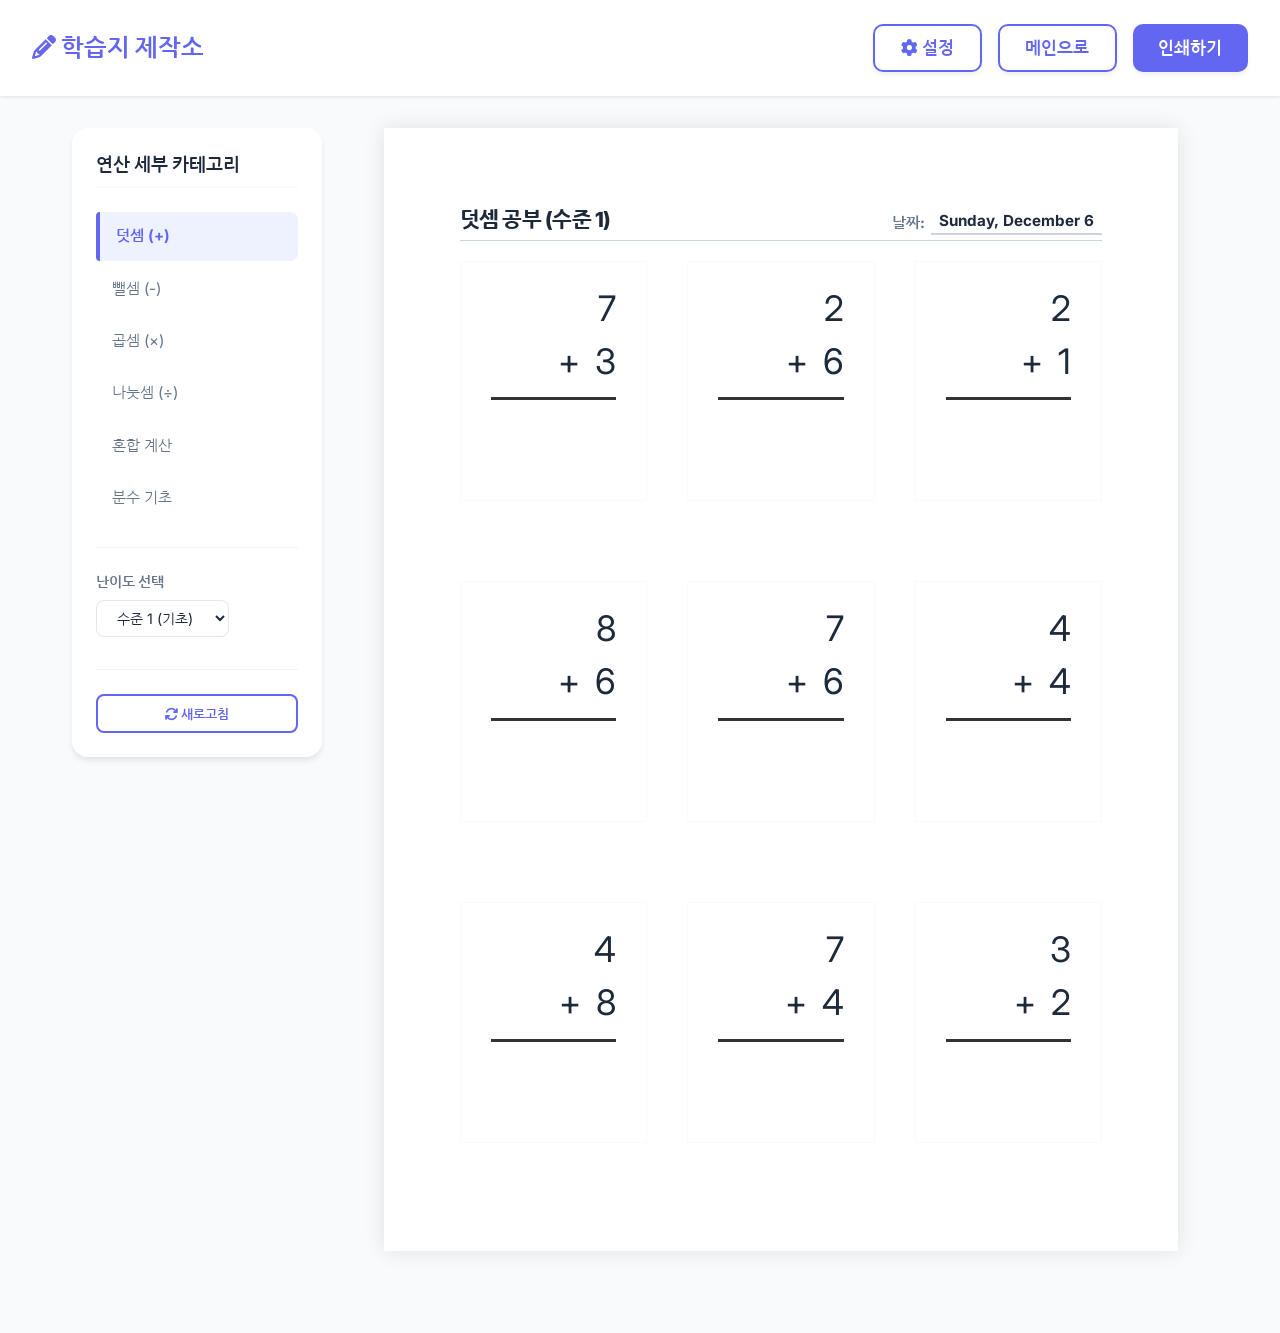
==== commit 29c366c7: "feat: change age-5 study to 1-10 number tracing and move refresh buttons to top of daily study sideb" ====
--- a/study.html
+++ b/study.html
@@ -252,6 +252,7 @@
 
                     <!-- Daily Study Settings -->
                     <div id="sidebar-daily" class="sidebar-section" style="display:none;">
+                        <button class="btn btn-outline w-100" onclick="refreshContent()" style="margin-bottom: 16px; font-weight: 700;"><i class="fas fa-sync"></i> 새로고침</button>
                         <h4>일일학습 범위 설정</h4>
                         <div class="sidebar-item" style="margin-bottom: 10px;">
                             <label style="font-size: 0.9em; margin-bottom: 5px; display: block;">한자 급수</label>
@@ -312,12 +313,13 @@
 
                     <!-- Zombie / Wun Study Settings -->
                     <div id="sidebar-zombie" class="sidebar-section" style="display:none;">
+                        <button class="btn btn-outline w-100" onclick="refreshContent()" style="margin-bottom: 16px; font-weight: 700;"><i class="fas fa-sync"></i> 새로고침</button>
                         <h4>일일학습 범위 설정</h4>
                         <div class="sidebar-item" style="margin-bottom: 10px;">
-                            <label style="font-size: 0.9em; margin-bottom: 5px; display: block;">숫자 공부 범위</label>
+                            <label style="font-size: 0.9em; margin-bottom: 5px; display: block;">숫자 따라쓰기 범위</label>
                             <select id="zombie-number-range" class="form-select" onchange="refreshContent()">
-                                <option value="1_10" selected>1부터 10까지 (기초)</option>
-                                <option value="1_20">1부터 20까지 (심화)</option>
+                                <option value="1_10" selected>1부터 10까지 따라 쓰기 (기초)</option>
+                                <option value="1_20">1부터 20까지 따라 쓰기 (심화)</option>
                             </select>
                         </div>
                         <div class="sidebar-item" style="margin-bottom: 10px;">
--- a/styles.css
+++ b/styles.css
@@ -1765,6 +1765,37 @@
     pointer-events: none;
 }
 
+/* Child Number 1-10 Grid Styles (2 Rows) */
+.child-number-grid {
+    display: grid;
+    grid-template-columns: repeat(10, 1fr);
+    gap: 6px;
+    width: 100%;
+    margin-bottom: 4px;
+}
+
+.child-number-cell {
+    height: 64px;
+    border: 1.5px solid #cbd5e1;
+    border-radius: 8px;
+    background: #ffffff;
+    display: flex;
+    align-items: center;
+    justify-content: center;
+    font-size: 2.3rem;
+    font-weight: 700;
+    font-family: var(--font-english-trace, 'ABeeZee', sans-serif);
+    color: #cbd5e1;
+    position: relative;
+    box-sizing: border-box;
+    user-select: none;
+}
+
+.child-number-cell span {
+    line-height: 1;
+    z-index: 1;
+}
+
 /* Child Alphabet A-Z Grid Styles (3 Rows) */
 .child-alpha-grid {
     display: grid;
@@ -2973,6 +3004,7 @@
 body.trace-mode-outline .box-char.trace-char,
 body.trace-mode-outline .hanja-char-cell.hangeul-char-cell span,
 body.trace-mode-outline .child-trace-cell span,
+body.trace-mode-outline .child-number-cell span,
 body.trace-mode-outline .child-alpha-cell:not(.praise-cell) span {
     color: transparent !important;
     -webkit-text-stroke: 1.5px #94a3b8 !important;
@@ -2984,6 +3016,7 @@
 body.trace-mode-pattern .box-char.trace-char,
 body.trace-mode-pattern .hanja-char-cell.hangeul-char-cell span,
 body.trace-mode-pattern .child-trace-cell span,
+body.trace-mode-pattern .child-number-cell span,
 body.trace-mode-pattern .child-alpha-cell:not(.praise-cell) span {
     color: transparent !important;
     background: repeating-linear-gradient(45deg, #94a3b8 0, #94a3b8 2px, transparent 2px, transparent 4px) !important;
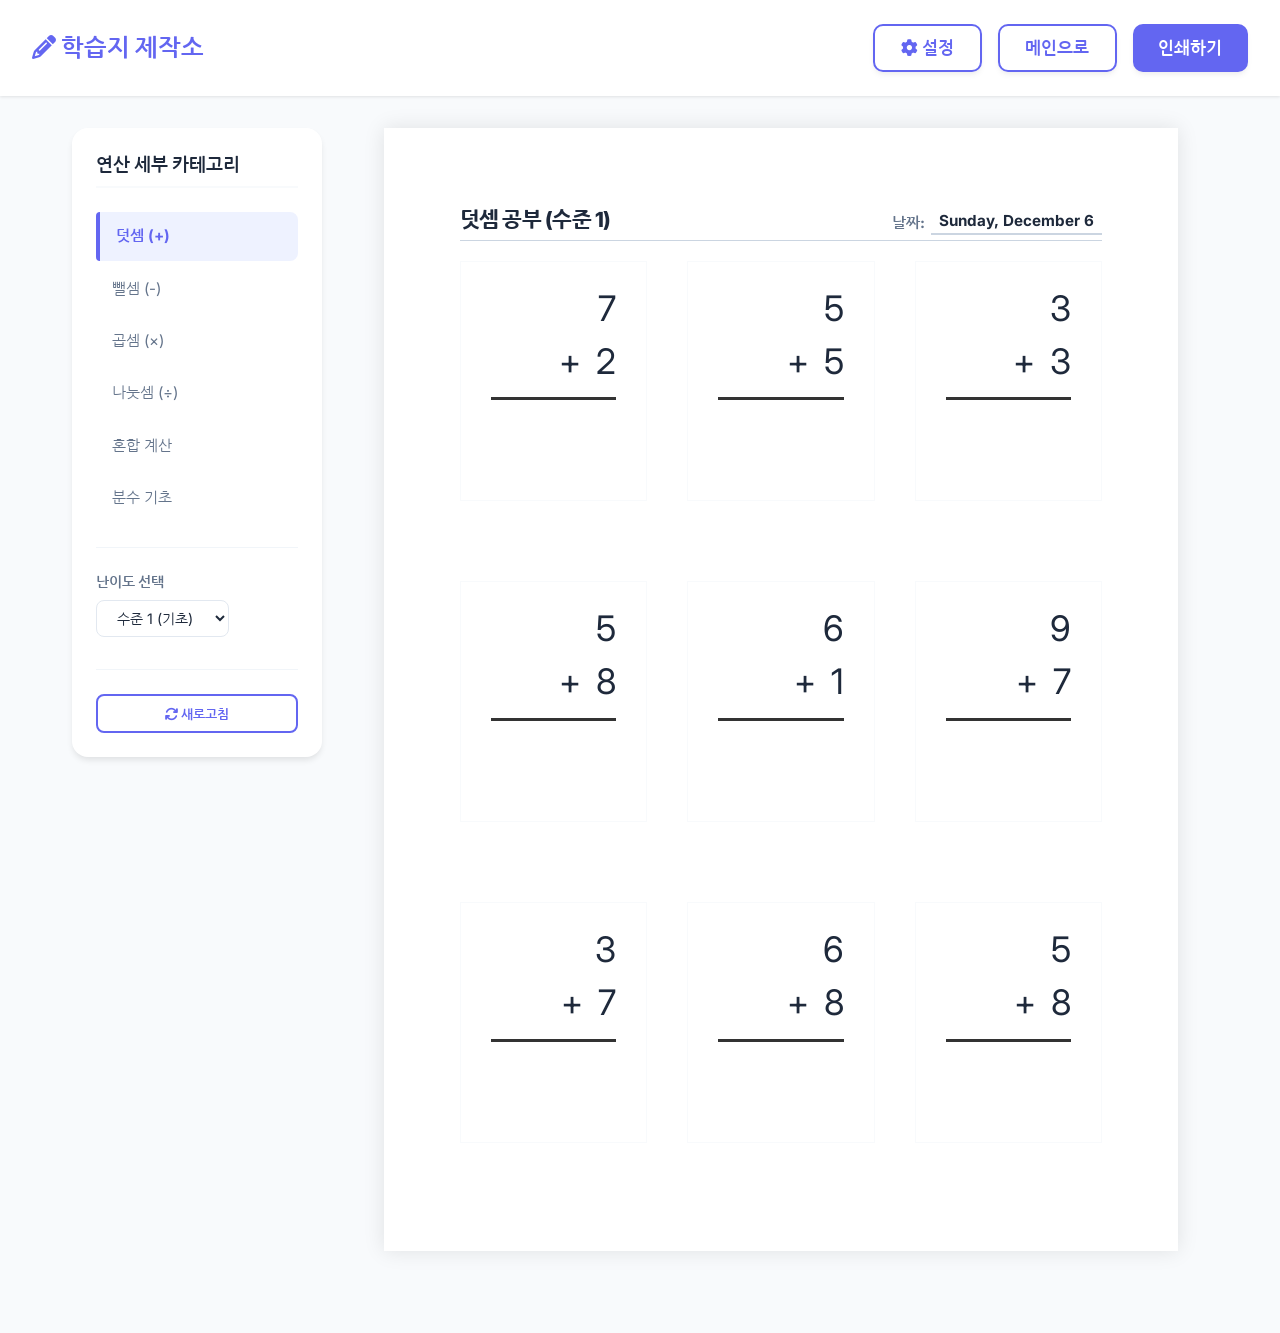
==== commit 8f5123e2: "feat: 알파벳/한글/숫자 쓰기 기능 개편 및 레이아웃 최적화" ====
--- a/study.html
+++ b/study.html
@@ -4,7 +4,7 @@
     <meta charset="UTF-8">
     <meta name="viewport" content="width=device-width, initial-scale=1.0">
     <title>학습지 제작소 - 스마트 교육 솔루션</title>
-    <link rel="stylesheet" href="styles.css?v=6">
+    <link rel="stylesheet" href="styles.css?v=11">
     <!-- FontAwesome for icons -->
     <link rel="stylesheet" href="https://cdnjs.cloudflare.com/ajax/libs/font-awesome/6.4.0/css/all.min.css">
 </head>
@@ -49,11 +49,20 @@
                     <div id="sidebar-hangeul" class="sidebar-section" style="display:none;">
                         <h4>한글 쓰기 카테고리</h4>
                         <ul class="sub-menu">
-                            <li class="active" onclick="setSubCategory('hangeul', 'basic')">기초 낱자</li>
+                            <li class="active" onclick="setSubCategory('hangeul', 'ganada')"><i class="fas fa-font" style="color: #6366f1; margin-right: 6px;"></i>기본 음절 (가 - 하)</li>
+                            <li onclick="setSubCategory('hangeul', 'vowel')"><i class="fas fa-font" style="color: #6366f1; margin-right: 6px;"></i>기본 모음 (아 - 이)</li>
+                            <div style="height: 1px; background: #f1f5f9; margin: 8px 0;"></div>
                             <li onclick="setSubCategory('hangeul', 'word')">낱말 쓰기 (단어)</li>
                             <li onclick="setSubCategory('hangeul', 'sentence')">문장 쓰기</li>
                         </ul>
                         <div class="sidebar-divider"></div>
+                        <div class="sidebar-item">
+                            <label>쓰기 방식</label>
+                            <select id="select-hangeul-trace-type" class="form-select" onchange="refreshContent()">
+                                <option value="all_trace" selected>전체 회색 음영 따라쓰기</option>
+                                <option value="with_practice">따라쓰기 3칸 + 빈칸 3칸</option>
+                            </select>
+                        </div>
                         <div class="sidebar-item">
                             <label>한글 글꼴</label>
                             <select id="select-sidebar-kor-font" class="form-select" onchange="onSidebarKorFontChange(this.value)">
@@ -130,6 +139,36 @@
                             <li onclick="setSubCategory('tracing', 'zigzag')">지그재그 선</li>
                             <li onclick="setSubCategory('tracing', 'matching')">짝짓기 선긋기</li>
                         </ul>
+                    </div>
+
+                    <!-- Number Writing Sub-categories -->
+                    <div id="sidebar-number" class="sidebar-section" style="display:none;">
+                        <h4>숫자 쓰기 카테고리</h4>
+                        <ul class="sub-menu">
+                            <li class="active" onclick="setSubCategory('number', 'num_1_10')"><i class="fas fa-sort-numeric-up" style="color: #0284c7; margin-right: 6px;"></i>기초 숫자 (1 - 10)</li>
+                            <li onclick="setSubCategory('number', 'num_11_20')"><i class="fas fa-sort-numeric-up" style="color: #0284c7; margin-right: 6px;"></i>두 자리 숫자 (11 - 20)</li>
+                            <li onclick="setSubCategory('number', 'num_1_20_split')"><i class="fas fa-columns" style="color: #0284c7; margin-right: 6px;"></i>1부터 20까지 (좌우 반반)</li>
+                            <div style="height: 1px; background: #f1f5f9; margin: 8px 0;"></div>
+                            <li onclick="setSubCategory('number', 'num_grid_50')"><i class="fas fa-th" style="color: #0284c7; margin-right: 6px;"></i>숫자 1 - 50 수 배열판</li>
+                            <li onclick="setSubCategory('number', 'num_grid_100')"><i class="fas fa-th-large" style="color: #0284c7; margin-right: 6px;"></i>숫자 1 - 100 백판 (전체)</li>
+                        </ul>
+                        <div class="sidebar-divider"></div>
+                        <div class="sidebar-item">
+                            <label>쓰기 방식</label>
+                            <select id="select-number-trace-type" class="form-select" onchange="refreshContent()">
+                                <option value="all_trace" selected>전체 회색 음영 따라쓰기</option>
+                                <option value="with_practice">따라쓰기 + 빈칸 연습</option>
+                            </select>
+                        </div>
+                        <div class="sidebar-item">
+                            <label>숫자 글꼴</label>
+                            <select id="select-sidebar-number-font" class="form-select" onchange="onSidebarEngFontChange(this.value)">
+                                <option value="ABeeZee">ABeeZee (추천)</option>
+                                <option value="Schoolbell">Schoolbell (연필글씨)</option>
+                                <option value="ComicNeue">Comic Neue (캐주얼)</option>
+                                <option value="Inter">기본 산스 (Inter)</option>
+                            </select>
+                        </div>
                     </div>
 
                     <!-- Drawing/Coloring Sub-categories -->
@@ -231,14 +270,25 @@
                     <div id="sidebar-alphabet" class="sidebar-section" style="display:none;">
                         <h4>알파벳 쓰기 카테고리</h4>
                         <ul class="sub-menu">
-                            <li class="active" onclick="setSubCategory('alphabet', 'upper_am')">대문자 기초 (A-M)</li>
-                            <li onclick="setSubCategory('alphabet', 'upper_nz')">대문자 완성 (N-Z)</li>
-                            <li onclick="setSubCategory('alphabet', 'lower_am')">소문자 기초 (a-m)</li>
-                            <li onclick="setSubCategory('alphabet', 'lower_nz')">소문자 완성 (n-z)</li>
-                            <li onclick="setSubCategory('alphabet', 'mixed_am')">대소문자 기초 (Aa-Mm)</li>
-                            <li onclick="setSubCategory('alphabet', 'mixed_nz')">대소문자 완성 (Nn-Zz)</li>
-                        </ul>
-                        <div class="sidebar-divider"></div>
+                            <li class="active" onclick="setSubCategory('alphabet', 'upper_all')"><i class="fas fa-columns" style="color: #6366f1; margin-right: 6px;"></i>대문자 전체 (A-Z 한번에)</li>
+                            <li onclick="setSubCategory('alphabet', 'lower_all')"><i class="fas fa-columns" style="color: #6366f1; margin-right: 6px;"></i>소문자 전체 (a-z 한번에)</li>
+                            <li onclick="setSubCategory('alphabet', 'mixed_all')"><i class="fas fa-columns" style="color: #6366f1; margin-right: 6px;"></i>대소문자 전체 (Aa-Zz)</li>
+                            <div style="height: 1px; background: #f1f5f9; margin: 8px 0;"></div>
+                            <li onclick="setSubCategory('alphabet', 'upper_am')">대문자 분할 (A-M)</li>
+                            <li onclick="setSubCategory('alphabet', 'upper_nz')">대문자 분할 (N-Z)</li>
+                            <li onclick="setSubCategory('alphabet', 'lower_am')">소문자 분할 (a-m)</li>
+                            <li onclick="setSubCategory('alphabet', 'lower_nz')">소문자 분할 (n-z)</li>
+                            <li onclick="setSubCategory('alphabet', 'mixed_am')">대소문자 분할 (Aa-Mm)</li>
+                            <li onclick="setSubCategory('alphabet', 'mixed_nz')">대소문자 분할 (Nn-Zz)</li>
+                        </ul>
+                        <div class="sidebar-divider"></div>
+                        <div class="sidebar-item">
+                            <label>쓰기 방식</label>
+                            <select id="select-alphabet-trace-type" class="form-select" onchange="refreshContent()">
+                                <option value="all_trace" selected>전체 회색 음영 따라쓰기</option>
+                                <option value="with_practice">따라쓰기 2칸 + 빈칸 1칸</option>
+                            </select>
+                        </div>
                         <div class="sidebar-item">
                             <label>알파벳 글꼴</label>
                             <select id="select-sidebar-alpha-font" class="form-select" onchange="onSidebarEngFontChange(this.value)">
@@ -574,11 +624,12 @@
     
     <!-- Generators -->
     <script src="scripts/math.js"></script>
-    <script src="scripts/writing.js"></script>
+    <script src="scripts/writing.js?v=2"></script>
     <script src="scripts/drawing.js"></script>
     <script src="scripts/tracing.js"></script>
     <script src="scripts/english.js"></script>
-    <script src="scripts/alphabet.js"></script>
+    <script src="scripts/alphabet.js?v=4"></script>
+    <script src="scripts/number.js"></script>
     <script src="scripts/calendar.js"></script>
     <script src="scripts/clock.js"></script>
     <script src="scripts/multiplication.js"></script>
@@ -746,6 +797,6 @@
         </div>
     </div>
 
-    <script src="app.js?v=6"></script>
+    <script src="app.js?v=9"></script>
 </body>
 </html>
--- a/styles.css
+++ b/styles.css
@@ -564,6 +564,280 @@
     margin-top: 2px;
 }
 
+/* Hangeul Writing Section (Ganada & Vowels) */
+.hangeul-section {
+    display: flex;
+    flex-direction: column;
+    width: 100%;
+    margin-top: 4px;
+}
+
+.hangeul-section.hangeul-ganada-view {
+    gap: 4px;
+}
+
+.hangeul-section.hangeul-vowel-view {
+    gap: 7px;
+}
+
+.hangeul-row {
+    display: flex;
+    align-items: center;
+    gap: 6px;
+    padding: 2px 0;
+    border-bottom: 1px dashed #f1f5f9;
+    width: 100%;
+}
+
+.hangeul-char-cell {
+    flex: 1;
+    width: auto;
+    border: 1.5px solid #cbd5e1;
+    border-radius: 6px;
+    display: flex;
+    justify-content: center;
+    align-items: center;
+    position: relative;
+    background-color: #ffffff;
+    box-sizing: border-box;
+    font-family: var(--font-hangeul-trace, 'NanumBarunpen', sans-serif);
+    color: #cbd5e1; /* Gray trace color */
+    user-select: none;
+}
+
+.hangeul-ganada-view .hangeul-char-cell {
+    height: 55px;
+    font-size: 2.7rem;
+}
+
+.hangeul-vowel-view .hangeul-char-cell {
+    height: 72px;
+    font-size: 3.3rem;
+}
+
+/* 4-Quadrant Cross Guidelines (십자 보조선) */
+.hangeul-char-cell::before,
+.hangeul-char-cell::after {
+    content: '';
+    position: absolute;
+    pointer-events: none;
+    z-index: 1;
+}
+
+.hangeul-char-cell::before {
+    top: 50%;
+    left: 0;
+    right: 0;
+    height: 0;
+    border-top: 1px dashed #e2e8f0;
+}
+
+.hangeul-char-cell::after {
+    left: 50%;
+    top: 0;
+    bottom: 0;
+    width: 0;
+    border-left: 1px dashed #e2e8f0;
+}
+
+.hangeul-char-cell span {
+    position: relative;
+    z-index: 2;
+    line-height: 1;
+}
+
+/* Info Box (기준 글자) */
+.hangeul-char-cell.hangeul-info-box {
+    background-color: #f1f5f9;
+    color: #4f46e5;
+    font-weight: 800;
+    border: 2px solid #818cf8;
+}
+
+/* Practice Box (빈칸) */
+.hangeul-char-cell.hangeul-practice-box {
+    color: transparent;
+}
+
+/* ==========================================================================
+   Number Writing Section (1-10, 11-20, 1-20 Split, 1-50, 1-100)
+   ========================================================================== */
+.number-section {
+    display: flex;
+    flex-direction: column;
+    width: 100%;
+    margin-top: 4px;
+}
+
+.number-single-view {
+    gap: 7px;
+}
+
+.number-row {
+    display: flex;
+    align-items: center;
+    gap: 6px;
+    padding: 2px 0;
+    border-bottom: 1px dashed #f1f5f9;
+    width: 100%;
+}
+
+.number-char-cell {
+    flex: 1;
+    width: auto;
+    border: 1.5px solid #cbd5e1;
+    border-radius: 6px;
+    display: flex;
+    justify-content: center;
+    align-items: center;
+    position: relative;
+    background-color: #ffffff;
+    box-sizing: border-box;
+    font-family: var(--font-english-trace, 'ABeeZee', sans-serif);
+    color: #cbd5e1; /* Gray trace color */
+    user-select: none;
+}
+
+.number-single-view .number-char-cell {
+    height: 72px;
+    font-size: 3.3rem;
+}
+
+/* Info Box (기준 숫자) */
+.number-char-cell.number-info-box {
+    background-color: #f0f9ff;
+    color: #0284c7;
+    font-weight: 800;
+    border: 2px solid #38bdf8;
+}
+
+/* Practice Box (빈칸) */
+.number-char-cell.number-practice-box,
+.number-board-cell.number-practice-box {
+    color: transparent !important;
+}
+
+.number-char-cell span,
+.number-board-cell span {
+    position: relative;
+    z-index: 2;
+    line-height: 1;
+}
+
+/* Number 2-Column Split View (1~20) */
+.number-section.number-split-view {
+    display: flex;
+    flex-direction: row;
+    gap: 16px;
+    width: 100%;
+    margin-top: 4px;
+}
+
+.number-col {
+    flex: 1;
+    display: flex;
+    flex-direction: column;
+    gap: 5px;
+    min-width: 0;
+}
+
+.number-col-badge {
+    display: flex;
+    align-items: center;
+    justify-content: center;
+    padding: 0 0 6px;
+}
+
+.number-col-badge span {
+    display: inline-flex;
+    align-items: center;
+    gap: 5px;
+    font-size: 0.85rem;
+    font-weight: 700;
+    color: #0284c7;
+    background: #f0f9ff;
+    padding: 2px 16px;
+    border-radius: 9999px;
+    letter-spacing: 0.5px;
+    border: 1px solid #bae6fd;
+}
+
+.number-divider {
+    width: 1px;
+    background: repeating-linear-gradient(
+        to bottom,
+        #cbd5e1 0,
+        #cbd5e1 5px,
+        transparent 5px,
+        transparent 9px
+    );
+    align-self: stretch;
+    margin: 4px 0 2px;
+}
+
+.number-split-view .number-row {
+    gap: 6px;
+    padding: 2px 0;
+}
+
+.number-split-view .number-char-cell {
+    height: 72px;
+    font-size: 3.2rem;
+}
+
+/* Number Grid Board View (1-50, 1-100) */
+.number-grid-container {
+    width: 100%;
+    margin-top: 8px;
+    box-sizing: border-box;
+}
+
+.number-board-grid {
+    display: grid;
+    grid-template-columns: repeat(10, minmax(0, 1fr));
+    gap: 5px;
+    width: 100%;
+    box-sizing: border-box;
+}
+
+.number-board-cell {
+    border: 1.5px solid #cbd5e1;
+    display: flex;
+    justify-content: center;
+    align-items: center;
+    position: relative;
+    background-color: #ffffff;
+    box-sizing: border-box;
+    font-family: var(--font-english-trace, 'ABeeZee', sans-serif);
+    color: #cbd5e1;
+    font-weight: 700;
+    user-select: none;
+    min-width: 0;
+    overflow: hidden;
+}
+
+.number-board-cell span {
+    white-space: nowrap;
+    line-height: 1;
+    letter-spacing: -0.5px;
+}
+
+.grid-50-view .number-board-cell {
+    height: 100px;
+    font-size: 2.5rem;
+    border-radius: 8px;
+}
+
+.grid-100-view .number-board-cell {
+    height: 65px;
+    font-size: 1.85rem;
+    border-radius: 6px;
+}
+
+.grid-100-view .number-board-cell:last-child span {
+    letter-spacing: -2px; /* 100 세 자리 숫자 최적화 */
+}
+
 /* Tracing Module */
 .tracing-container {
     display: flex;
@@ -735,6 +1009,7 @@
     color: #cbd5e1; /* Light gray tracing text color */
     position: relative;
     background-color: #ffffff;
+    box-sizing: border-box;
 }
 
 .alphabet-char-cell.practice-box {
@@ -759,6 +1034,102 @@
     position: relative;
     z-index: 2;
     line-height: 1;
+}
+
+/* 4-Line English Guideline Rulings for Alphabet Cells */
+.alphabet-char-cell.has-ruling::before {
+    content: '';
+    position: absolute;
+    top: 32%;
+    left: 0;
+    right: 0;
+    border-top: 1px dashed #93c5fd;
+    pointer-events: none;
+    z-index: 1;
+}
+
+.alphabet-char-cell.has-ruling::after {
+    content: '';
+    position: absolute;
+    bottom: 24%;
+    left: 0;
+    right: 0;
+    border-bottom: 1.5px solid #f87171;
+    pointer-events: none;
+    z-index: 1;
+}
+
+/* Alphabet 2-Column Split View (A-Z All-in-One Layout) */
+.alphabet-section.alphabet-split-view {
+    display: flex;
+    flex-direction: row;
+    gap: 16px;
+    width: 100%;
+    margin-top: 4px;
+}
+
+.alphabet-col {
+    flex: 1;
+    display: flex;
+    flex-direction: column;
+    gap: 4px;
+    min-width: 0;
+}
+
+.alphabet-col-badge {
+    display: flex;
+    align-items: center;
+    justify-content: center;
+    padding: 0 0 6px;
+}
+
+.alphabet-col-badge span {
+    display: inline-flex;
+    align-items: center;
+    gap: 5px;
+    font-size: 0.85rem;
+    font-weight: 700;
+    color: #4f46e5;
+    background: #eef2ff;
+    padding: 2px 16px;
+    border-radius: 9999px;
+    letter-spacing: 0.5px;
+    border: 1px solid #c7d2fe;
+}
+
+.alphabet-divider {
+    width: 1px;
+    background: repeating-linear-gradient(
+        to bottom,
+        #cbd5e1 0,
+        #cbd5e1 5px,
+        transparent 5px,
+        transparent 9px
+    );
+    align-self: stretch;
+    margin: 4px 0 2px;
+}
+
+.alphabet-split-view .alphabet-row {
+    display: flex;
+    align-items: center;
+    gap: 6px;
+    padding: 2px 0;
+    border-bottom: 1px dashed #f1f5f9;
+    width: 100%;
+}
+
+.alphabet-split-view .alphabet-char-cell {
+    flex: 1;
+    width: auto;
+    height: 60px;
+    min-width: 0;
+    font-size: 3.0rem;
+    border-radius: 6px;
+}
+
+.alphabet-split-view .alphabet-char-cell.is-mixed {
+    font-size: 2.1rem;
 }
 
 /* Hanja Practice Worksheet Styles (Blank Form) */
@@ -999,6 +1370,36 @@
     /* Adjust table margin slightly for printing to guarantee perfect single-page layout */
     .hanja-practice-table {
         margin-bottom: 12px;
+    }
+
+    .alphabet-section.alphabet-split-view {
+        margin-top: 0 !important;
+        gap: 12px !important;
+    }
+
+    .alphabet-split-view .alphabet-char-cell {
+        height: 60px !important;
+    }
+
+    .hangeul-ganada-view .hangeul-char-cell {
+        height: 55px !important;
+    }
+
+    .hangeul-vowel-view .hangeul-char-cell {
+        height: 72px !important;
+    }
+
+    .number-single-view .number-char-cell,
+    .number-split-view .number-char-cell {
+        height: 72px !important;
+    }
+
+    .grid-50-view .number-board-cell {
+        height: 100px !important;
+    }
+
+    .grid-100-view .number-board-cell {
+        height: 65px !important;
     }
 
     /* Force background colors and borders to print properly */
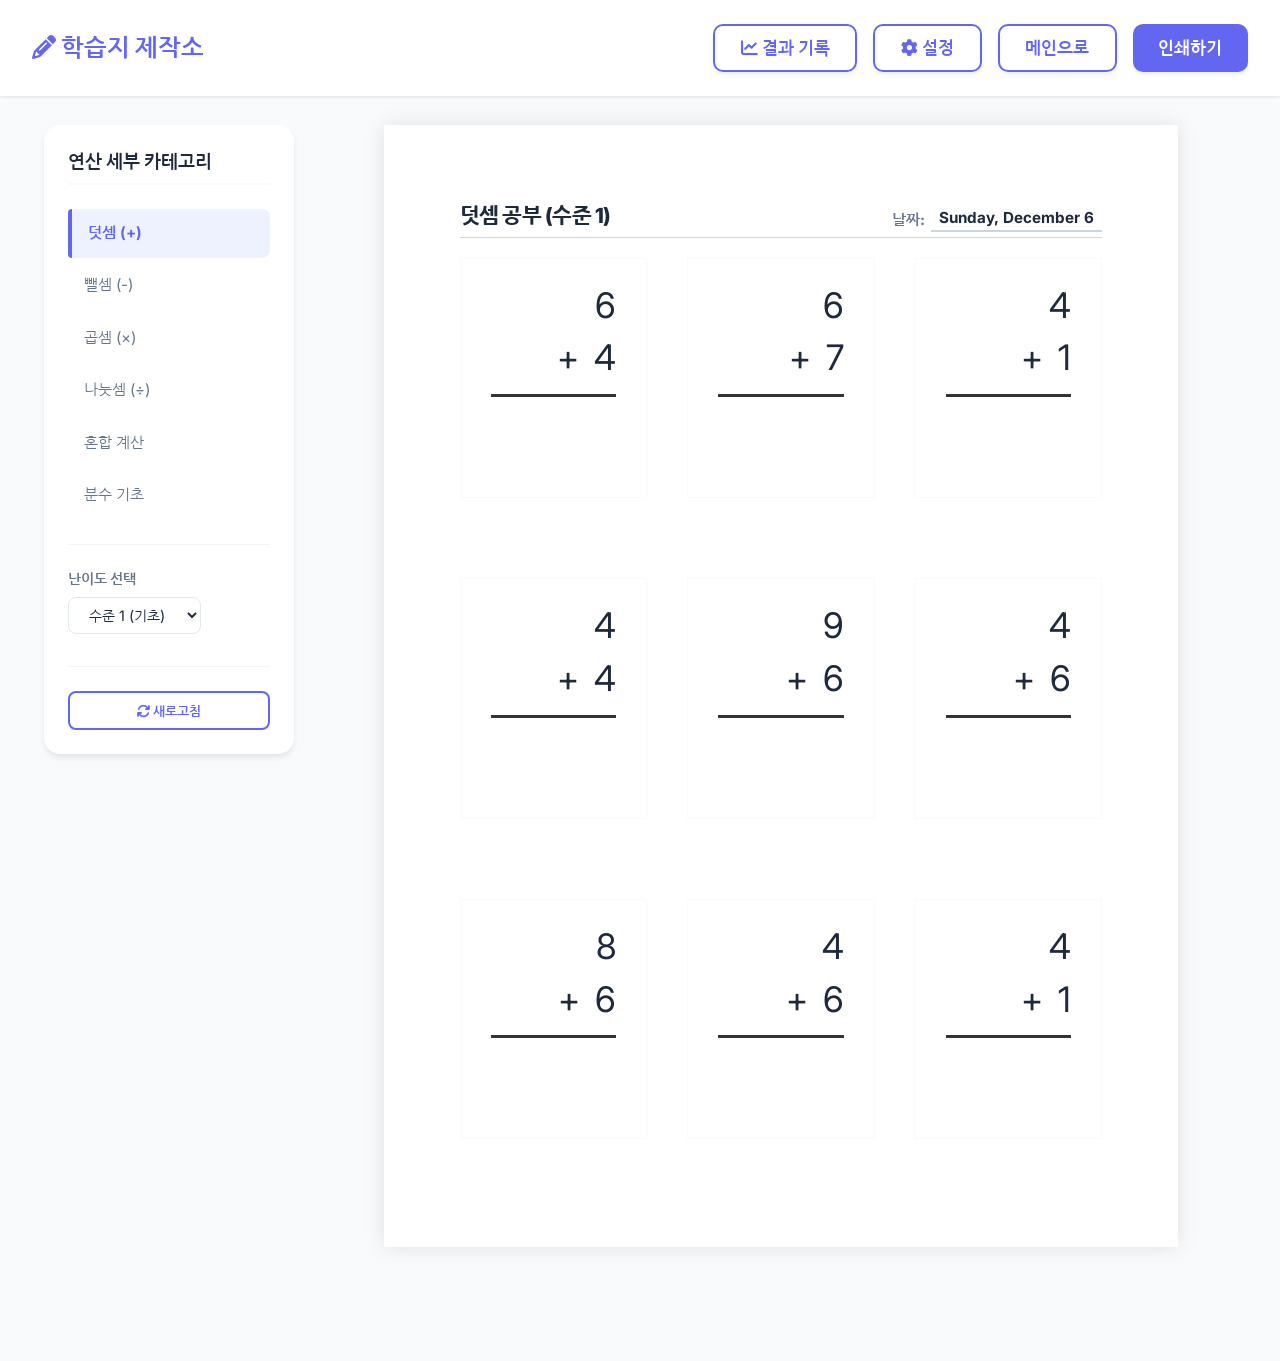
==== commit 418b41dc: "feat: 성취도 리포트 페이지 추가 및 대시보드 UI/UX 개선" ====
--- a/study.html
+++ b/study.html
@@ -13,6 +13,7 @@
         <header>
             <h1><i class="fas fa-pencil-alt"></i> 학습지 제작소</h1>
             <div class="nav-menu">
+                <button class="btn btn-outline" onclick="location.href='report.html?action=new&subject=' + (typeof currentType !== 'undefined' ? currentType : '')" title="학습 결과 입력 및 성취도 그래프"><i class="fas fa-chart-line"></i> 결과 기록</button>
                 <button class="btn btn-outline" onclick="openSettingsModal()"><i class="fas fa-cog"></i> 설정</button>
                 <button class="btn btn-outline" onclick="showDashboard()">메인으로</button>
                 <button class="btn btn-primary" onclick="window.print()">인쇄하기</button>
--- a/styles.css
+++ b/styles.css
@@ -150,43 +150,394 @@
     width: 100%;
 }
 
-.dashboard {
+/* Dashboard Main Container */
+main {
+    flex: 1;
+    padding: 1.8rem 1.5rem 4rem;
+    max-width: 1240px;
+    margin: 0 auto;
+    width: 100%;
+}
+
+/* Dashboard Control Hero (Search & Filters) */
+.dashboard-hero {
+    margin-bottom: 2.2rem;
+    display: flex;
+    flex-direction: column;
+    gap: 1.25rem;
+}
+
+.search-wrap {
+    position: relative;
+    max-width: 580px;
+    width: 100%;
+}
+
+.search-input-box {
+    width: 100%;
+    padding: 0.85rem 2.8rem 0.85rem 2.9rem;
+    font-size: 0.98rem;
+    font-family: inherit;
+    border: 2px solid #e2e8f0;
+    border-radius: 14px;
+    background: white;
+    color: var(--text-main);
+    box-shadow: 0 2px 4px rgba(0, 0, 0, 0.03);
+    transition: all 0.2s ease;
+    outline: none;
+}
+
+.search-input-box:focus {
+    border-color: var(--primary);
+    box-shadow: 0 0 0 3px rgba(99, 102, 241, 0.18), 0 4px 12px rgba(99, 102, 241, 0.08);
+}
+
+.search-wrap .search-icon {
+    position: absolute;
+    left: 1.1rem;
+    top: 50%;
+    transform: translateY(-50%);
+    color: #94a3b8;
+    font-size: 1.1rem;
+    pointer-events: none;
+}
+
+.search-wrap .clear-btn {
+    position: absolute;
+    right: 0.85rem;
+    top: 50%;
+    transform: translateY(-50%);
+    background: #f1f5f9;
+    border: none;
+    width: 26px;
+    height: 26px;
+    border-radius: 50%;
+    display: none;
+    align-items: center;
+    justify-content: center;
+    color: #64748b;
+    font-size: 0.8rem;
+    cursor: pointer;
+    transition: all 0.15s;
+}
+
+.search-wrap .clear-btn:hover {
+    background: #e2e8f0;
+    color: #0f172a;
+}
+
+/* Filter Tabs */
+.filter-tabs-container {
+    display: flex;
+    align-items: center;
+    gap: 0.5rem;
+    overflow-x: auto;
+    padding-bottom: 0.4rem;
+    scrollbar-width: none;
+}
+
+.filter-tabs-container::-webkit-scrollbar {
+    display: none;
+}
+
+.filter-tab {
+    display: inline-flex;
+    align-items: center;
+    gap: 0.45rem;
+    padding: 0.58rem 1.1rem;
+    border-radius: 9999px;
+    border: 1px solid #e2e8f0;
+    background: white;
+    color: #475569;
+    font-size: 0.92rem;
+    font-weight: 600;
+    cursor: pointer;
+    white-space: nowrap;
+    transition: all 0.2s ease;
+    user-select: none;
+}
+
+.filter-tab:hover {
+    background: #f8fafc;
+    border-color: #cbd5e1;
+    color: var(--primary);
+}
+
+.filter-tab.active {
+    background: var(--primary);
+    border-color: var(--primary);
+    color: white;
+    box-shadow: 0 4px 10px rgba(99, 102, 241, 0.28);
+}
+
+.filter-tab .tab-badge {
+    font-size: 0.72rem;
+    padding: 0.15rem 0.5rem;
+    border-radius: 9999px;
+    background: #f1f5f9;
+    color: #64748b;
+    font-weight: 700;
+    transition: all 0.2s;
+}
+
+.filter-tab.active .tab-badge {
+    background: rgba(255, 255, 255, 0.25);
+    color: white;
+}
+
+/* Menu Section */
+.menu-section {
+    margin-bottom: 2.5rem;
+    animation: fadeIn 0.25s ease-out;
+}
+
+@keyframes fadeIn {
+    from { opacity: 0; transform: translateY(6px); }
+    to { opacity: 1; transform: translateY(0); }
+}
+
+.section-header {
+    display: flex;
+    align-items: center;
+    justify-content: space-between;
+    margin-bottom: 1.1rem;
+    padding-bottom: 0.7rem;
+    border-bottom: 1.5px solid #e2e8f0;
+}
+
+.section-title-wrap {
+    display: flex;
+    align-items: center;
+    gap: 0.65rem;
+    flex-wrap: wrap;
+}
+
+.section-icon-badge {
+    width: 34px;
+    height: 34px;
+    border-radius: 10px;
+    display: flex;
+    align-items: center;
+    justify-content: center;
+    font-size: 1.1rem;
+}
+
+.section-title {
+    font-size: 1.2rem;
+    font-weight: 700;
+    color: var(--text-main);
+}
+
+.section-desc {
+    font-size: 0.86rem;
+    color: var(--text-muted);
+    font-weight: 400;
+    margin-left: 0.3rem;
+}
+
+.section-count {
+    font-size: 0.8rem;
+    font-weight: 600;
+    padding: 0.2rem 0.6rem;
+    border-radius: 9999px;
+    background: #e2e8f0;
+    color: #475569;
+}
+
+/* Cards Grid */
+.menu-grid {
     display: grid;
-    grid-template-columns: repeat(auto-fit, minmax(250px, 1fr));
-    gap: 1.5rem;
-}
-
+    grid-template-columns: repeat(auto-fill, minmax(270px, 1fr));
+    gap: 1.25rem;
+}
+
+/* Category Card Redesign */
 .category-card {
+    position: relative;
     background: white;
-    padding: 2rem;
-    border-radius: 16px;
-    box-shadow: 0 4px 6px -1px rgba(0, 0, 0, 0.1);
+    border: 1px solid #e2e8f0;
+    border-radius: 18px;
+    padding: 1.35rem 1.35rem 1.25rem;
+    text-align: left;
+    display: flex;
+    flex-direction: column;
     cursor: pointer;
-    transition: transform 0.2s, box-shadow 0.2s;
+    box-shadow: 0 2px 5px rgba(0, 0, 0, 0.04);
+    transition: transform 0.2s cubic-bezier(0.16, 1, 0.3, 1), box-shadow 0.2s, border-color 0.2s;
+}
+
+.category-card:hover {
+    transform: translateY(-4px);
+    box-shadow: 0 12px 24px -6px rgba(0, 0, 0, 0.08), 0 4px 8px -4px rgba(0, 0, 0, 0.04);
+    border-color: #a5b4fc;
+}
+
+.category-card:active {
+    transform: translateY(-1px);
+}
+
+/* Favorite Star Button */
+.favorite-btn {
+    position: absolute;
+    top: 1rem;
+    right: 1rem;
+    background: transparent;
+    border: none;
+    font-size: 1.15rem;
+    color: #cbd5e1;
+    cursor: pointer;
+    padding: 6px;
+    border-radius: 50%;
+    display: flex;
+    align-items: center;
+    justify-content: center;
+    transition: color 0.15s, transform 0.15s;
+    z-index: 2;
+}
+
+.favorite-btn:hover {
+    color: #f59e0b;
+    transform: scale(1.2);
+}
+
+.favorite-btn.is-favorited {
+    color: #f59e0b;
+}
+
+/* Card Header & Icon */
+.card-header-row {
+    display: flex;
+    align-items: center;
+    gap: 0.85rem;
+    margin-bottom: 0.85rem;
+    padding-right: 2rem;
+}
+
+.card-icon-box {
+    width: 44px;
+    height: 44px;
+    border-radius: 12px;
+    display: flex;
+    align-items: center;
+    justify-content: center;
+    font-size: 1.35rem;
+    flex-shrink: 0;
+}
+
+.category-card h3 {
+    font-size: 1.12rem;
+    font-weight: 700;
+    color: var(--text-main);
+    margin: 0;
+    line-height: 1.3;
+}
+
+.category-card p {
+    color: #64748b;
+    font-size: 0.88rem;
+    line-height: 1.45;
+    margin-bottom: 1rem;
+    flex-grow: 1;
+}
+
+/* Card Tags */
+.card-tags {
+    display: flex;
+    flex-wrap: wrap;
+    gap: 0.35rem;
+    margin-top: auto;
+}
+
+.card-tag {
+    font-size: 0.73rem;
+    padding: 0.18rem 0.55rem;
+    border-radius: 6px;
+    background: #f1f5f9;
+    color: #64748b;
+    font-weight: 500;
+}
+
+/* Featured Gradient Cards (초등2 & 유치5세 일일학습) */
+.category-card.featured-card {
+    border: none;
+    box-shadow: 0 6px 16px rgba(0, 0, 0, 0.08);
+}
+
+.category-card.featured-card h3 {
+    color: white;
+}
+
+.category-card.featured-card p {
+    color: rgba(255, 255, 255, 0.92);
+}
+
+.category-card.featured-card .favorite-btn {
+    color: rgba(255, 255, 255, 0.5);
+}
+
+.category-card.featured-card .favorite-btn:hover,
+.category-card.featured-card .favorite-btn.is-favorited {
+    color: #fef08a;
+}
+
+.category-card.featured-card .card-tag {
+    background: rgba(255, 255, 255, 0.22);
+    color: white;
+}
+
+/* Empty State */
+.menu-empty-state {
+    display: none;
+    flex-direction: column;
+    align-items: center;
+    justify-content: center;
+    padding: 4rem 1rem;
     text-align: center;
-    border: 2px solid transparent;
-}
-
-.category-card:hover {
-    transform: translateY(-5px);
-    box-shadow: 0 10px 15px -3px rgba(0, 0, 0, 0.1);
-    border-color: var(--primary);
-}
-
-.category-card i {
-    font-size: 2.5rem;
+    background: white;
+    border-radius: 20px;
+    border: 1px dashed #cbd5e1;
+    margin: 2rem 0;
+}
+
+.menu-empty-state i {
+    font-size: 3rem;
+    color: #94a3b8;
     margin-bottom: 1rem;
-    display: block;
-}
-
-.category-card h3 {
+}
+
+.menu-empty-state h3 {
     font-size: 1.25rem;
+    color: var(--text-main);
     margin-bottom: 0.5rem;
 }
 
-.category-card p {
+.menu-empty-state p {
     color: var(--text-muted);
-    font-size: 0.9rem;
+    font-size: 0.95rem;
+    margin-bottom: 1.2rem;
+}
+
+@media (max-width: 768px) {
+    main {
+        padding: 1.25rem 1rem 3rem;
+    }
+    .dashboard-hero {
+        margin-bottom: 1.5rem;
+        gap: 0.85rem;
+    }
+    .section-desc {
+        display: none;
+    }
+    .section-title {
+        font-size: 1.1rem;
+    }
+    .menu-grid {
+        grid-template-columns: 1fr;
+        gap: 0.9rem;
+    }
+    .category-card {
+        padding: 1.15rem;
+    }
 }
 
 /* Worksheet Preview */
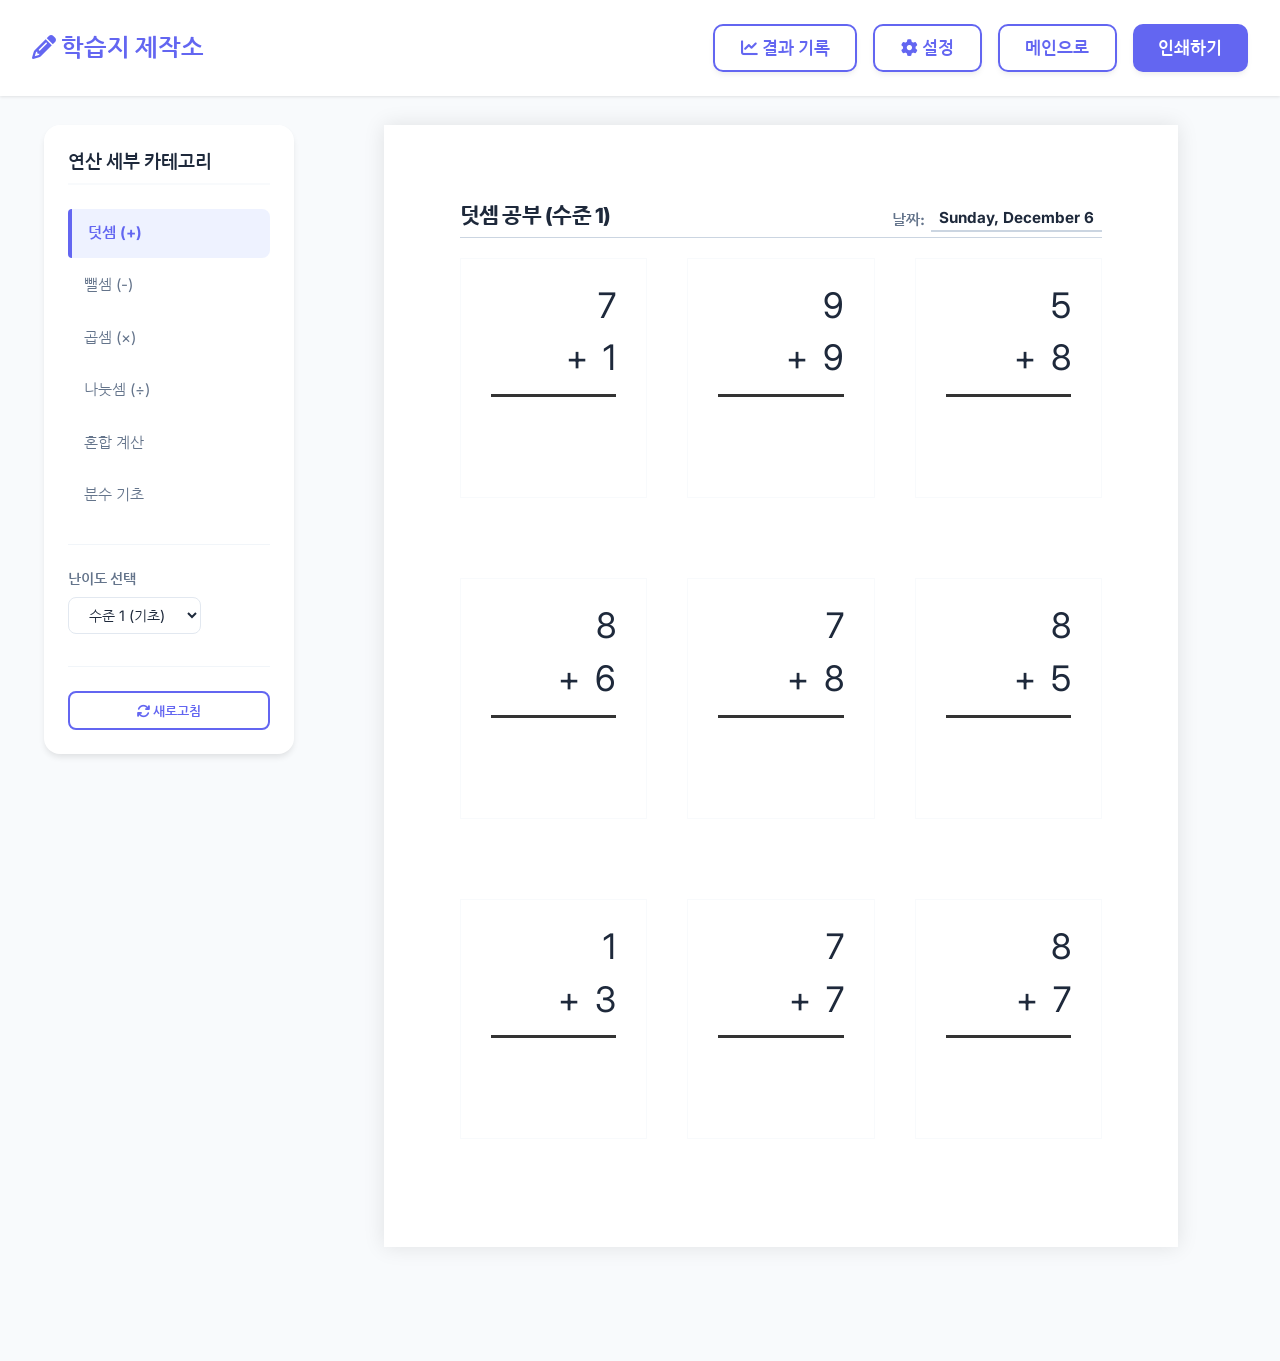
==== commit d37e88f1: "fix: 미로 찾기(쉬움) 2개 수록 시 A4 세로 하단 잘림 해결 및 정사각형 격자 비율 최적화" ====
--- a/study.html
+++ b/study.html
@@ -4,7 +4,7 @@
     <meta charset="UTF-8">
     <meta name="viewport" content="width=device-width, initial-scale=1.0">
     <title>학습지 제작소 - 스마트 교육 솔루션</title>
-    <link rel="stylesheet" href="styles.css?v=11">
+    <link rel="stylesheet" href="styles.css?v=12">
     <!-- FontAwesome for icons -->
     <link rel="stylesheet" href="https://cdnjs.cloudflare.com/ajax/libs/font-awesome/6.4.0/css/all.min.css">
 </head>
--- a/styles.css
+++ b/styles.css
@@ -1753,6 +1753,38 @@
         height: 65px !important;
     }
 
+    /* Maze Worksheet Print Optimizations */
+    .maze-worksheet .sheet-instruction {
+        margin-bottom: 2.5mm !important;
+        padding: 1.8mm 3mm !important;
+        font-size: 8.5pt !important;
+    }
+    .maze-dual-wrap {
+        gap: 4mm !important;
+    }
+    .maze-dual-wrap .maze-box {
+        padding: 2.5mm 4mm !important;
+        border-width: 1.5px !important;
+        page-break-inside: avoid !important;
+        break-inside: avoid !important;
+        max-width: 150mm !important;
+    }
+    .maze-dual-wrap .maze-sub-title {
+        font-size: 9pt !important;
+        margin-bottom: 1.5mm !important;
+    }
+    .maze-dual-wrap .maze-svg {
+        max-height: 82mm !important;
+        max-width: 95mm !important;
+    }
+    .maze-single-wrap .maze-header-bar {
+        margin-bottom: 3mm !important;
+    }
+    .maze-single-wrap .maze-svg {
+        max-height: 160mm !important;
+        max-width: 160mm !important;
+    }
+
     /* Force background colors and borders to print properly */
     * {
         -webkit-print-color-adjust: exact !important;
@@ -2220,30 +2252,49 @@
     flex-direction: column;
     align-items: center;
 }
+.maze-worksheet .sheet-instruction {
+    width: 100%;
+    margin-bottom: 0.55rem;
+    padding: 0.45rem 0.8rem;
+    font-size: 0.88rem;
+    box-sizing: border-box;
+}
 .maze-dual-wrap {
     width: 100%;
     display: flex;
     flex-direction: column;
-    gap: 1.2rem;
-}
-.maze-box {
-    border: 2px dashed #cbd5e1;
-    border-radius: 14px;
-    padding: 1rem;
+    gap: 0.65rem;
+    align-items: center;
+}
+.maze-dual-wrap .maze-box {
+    width: 100%;
+    max-width: 520px;
+    border: 1.5px dashed #cbd5e1;
+    border-radius: 12px;
+    padding: 0.45rem 0.6rem;
     display: flex;
     flex-direction: column;
     align-items: center;
     background: white;
-}
-.maze-sub-title {
-    font-size: 1.05rem;
+    box-sizing: border-box;
+}
+.maze-dual-wrap .maze-sub-title {
+    font-size: 0.95rem;
     font-weight: 700;
     color: #1e293b;
-    margin-bottom: 0.5rem;
-}
-.maze-sub-title span {
+    margin-bottom: 0.2rem;
+}
+.maze-dual-wrap .maze-sub-title span {
     color: #6366f1;
 }
+.maze-dual-wrap .maze-svg {
+    width: 100%;
+    max-width: 360px;
+    max-height: 305px;
+    height: auto;
+    background: #ffffff;
+    filter: drop-shadow(0 2px 4px rgba(0,0,0,0.04));
+}
 .maze-single-wrap {
     width: 100%;
     display: flex;
@@ -2252,11 +2303,11 @@
 }
 .maze-header-bar {
     width: 100%;
-    max-width: 600px;
+    max-width: 560px;
     display: flex;
     justify-content: space-between;
     align-items: center;
-    margin-bottom: 0.8rem;
+    margin-bottom: 0.6rem;
     font-size: 0.95rem;
 }
 .maze-legend {
@@ -2284,8 +2335,11 @@
     font-weight: 600;
     color: #64748b;
 }
-.maze-svg {
-    max-height: 560px;
+.maze-single-wrap .maze-svg {
+    width: 100%;
+    max-width: 560px;
+    max-height: 520px;
+    height: auto;
     background: #ffffff;
     filter: drop-shadow(0 2px 4px rgba(0,0,0,0.04));
 }
